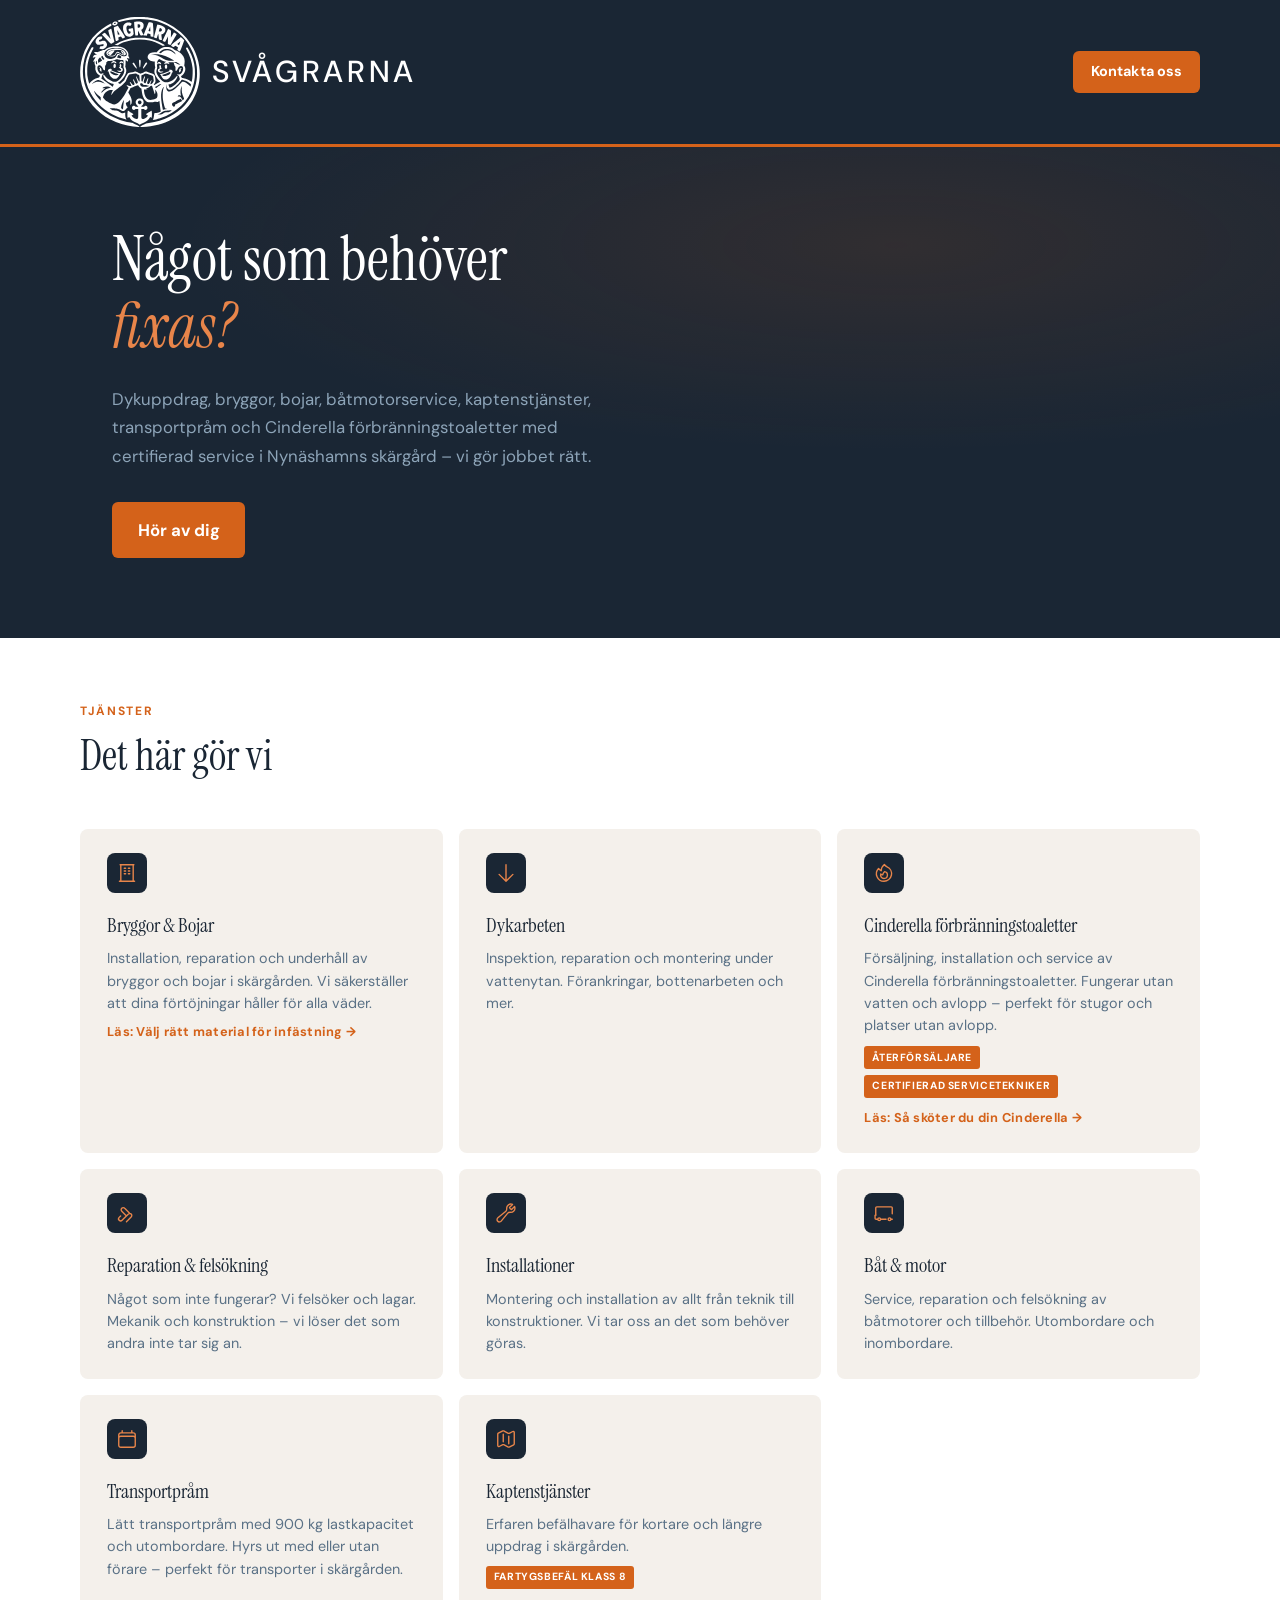
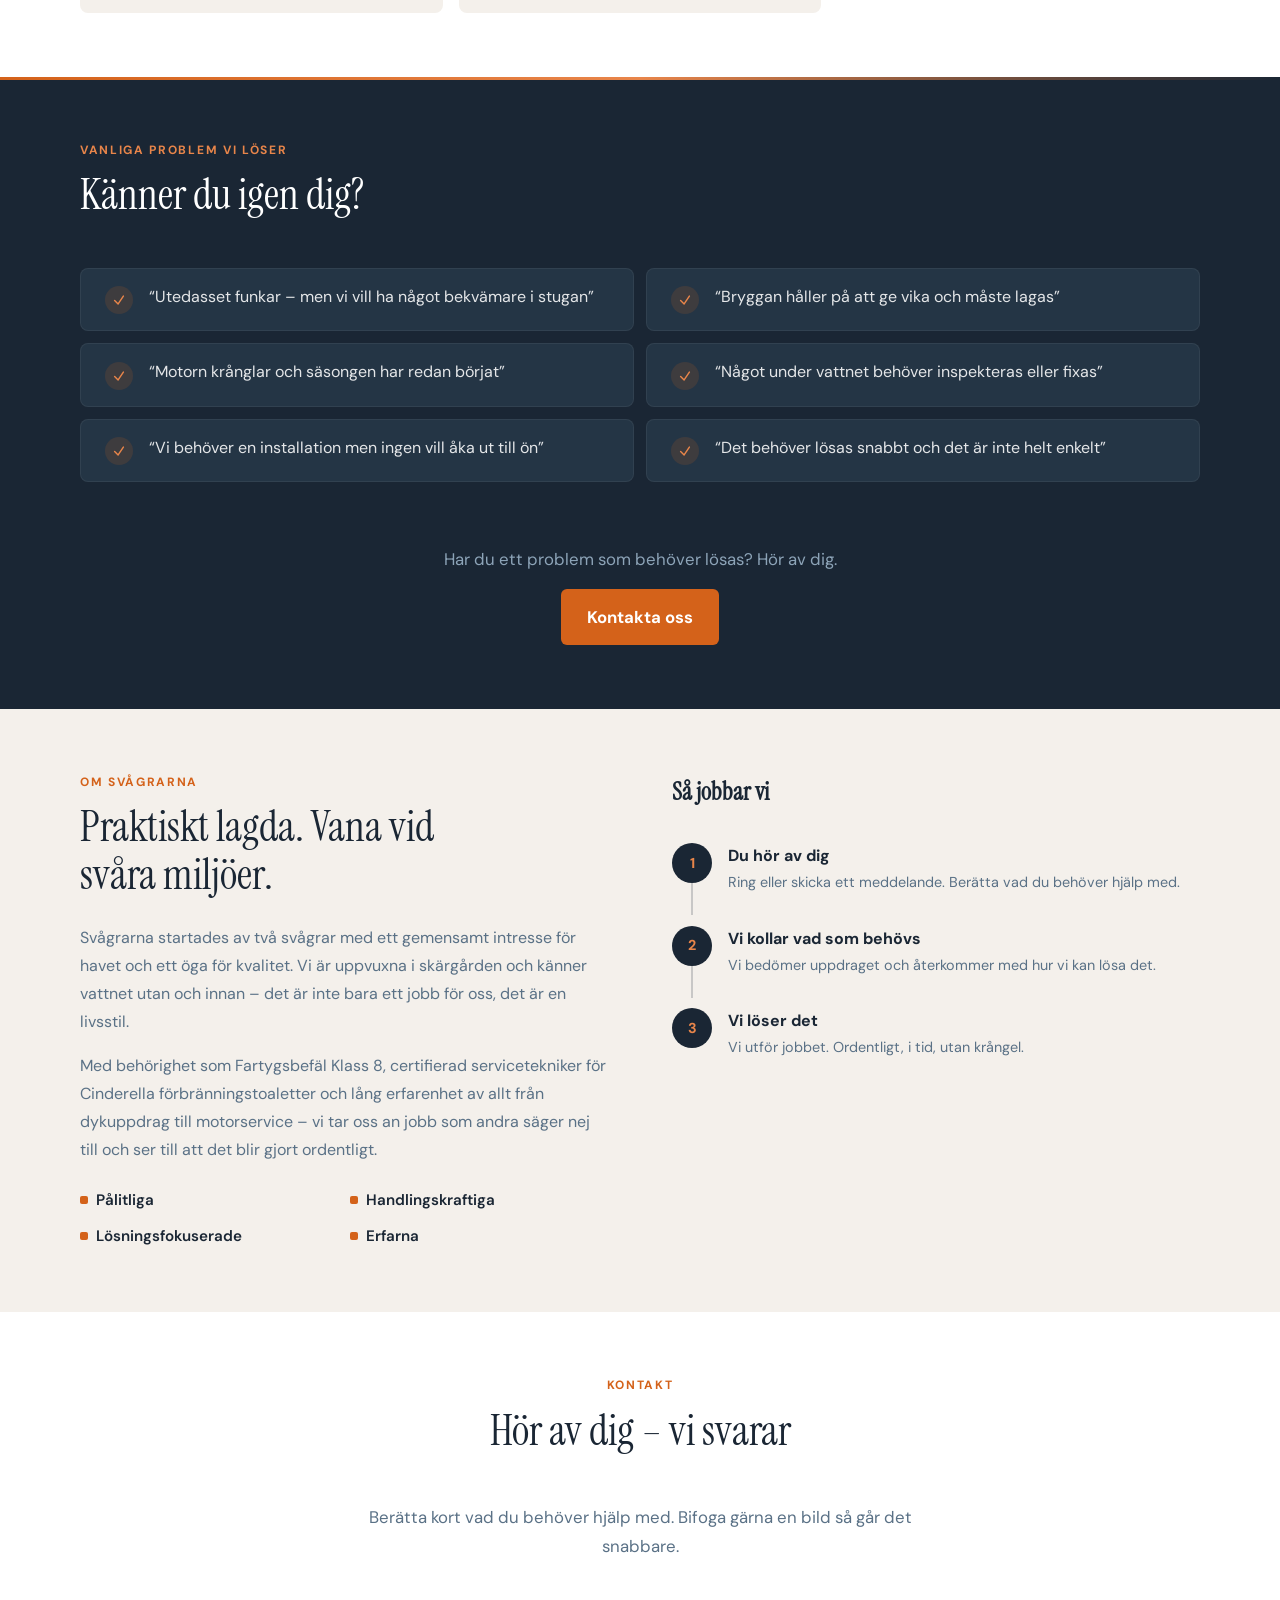
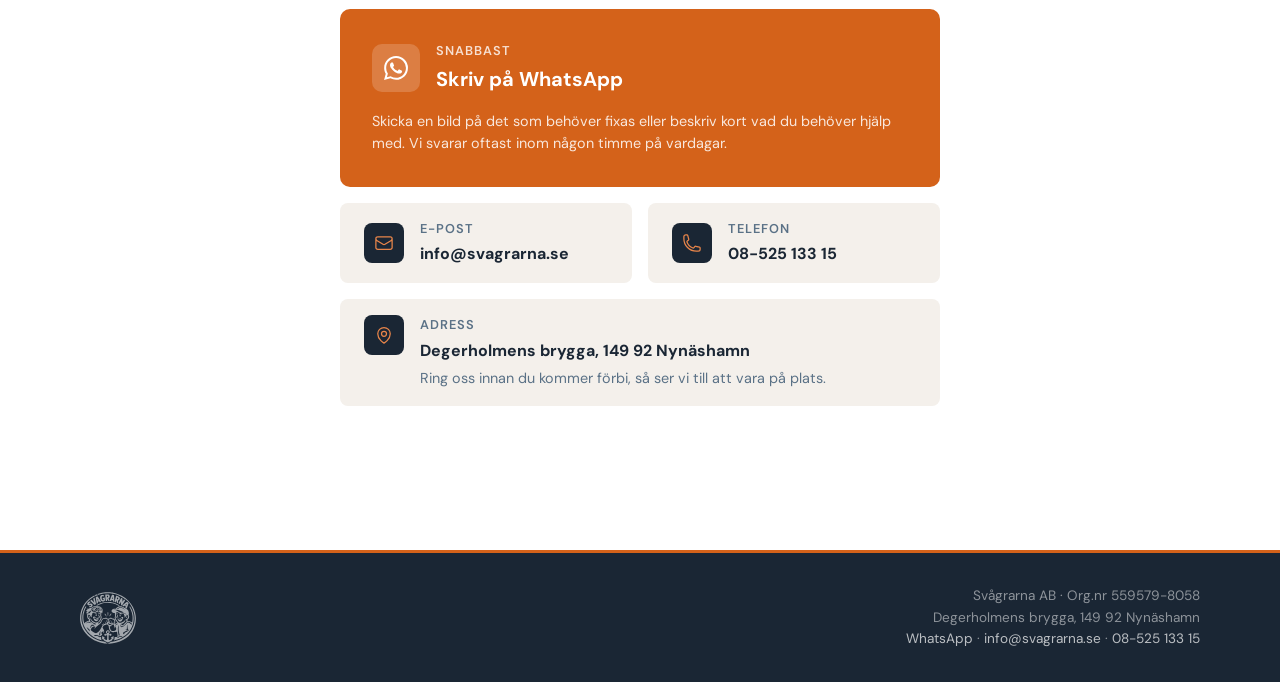
==== index.html @ fbb44715 "Add address to contact section" ====
<!DOCTYPE html>
<html lang="sv">
<head>
  <meta charset="UTF-8">
  <meta name="viewport" content="width=device-width, initial-scale=1.0">
  <meta name="description" content="Svågrarna AB – Dykuppdrag, bryggor, bojar, båtmotorservice, kaptenstjänster, transportpråm och Cinderella förbränningstoaletter (återförsäljare och certifierad servicetekniker) i Nynäshamns skärgård.">
  <title>Svågrarna AB – Vi löser det</title>

  <link rel="canonical" href="https://svagrarna.se/">
  <meta name="robots" content="index, follow">

  <!-- Open Graph -->
  <meta property="og:type" content="website">
  <meta property="og:title" content="Svågrarna AB – Vi löser det">
  <meta property="og:description" content="Dykuppdrag, bryggor, bojar, båtmotorservice, kaptenstjänster, transportpråm och Cinderella förbränningstoaletter (återförsäljare och certifierad servicetekniker) i Nynäshamns skärgård.">
  <meta property="og:url" content="https://svagrarna.se/">
  <meta property="og:site_name" content="Svågrarna AB">
  <meta property="og:locale" content="sv_SE">

  <!-- Twitter Card -->
  <meta name="twitter:card" content="summary">
  <meta name="twitter:title" content="Svågrarna AB – Vi löser det">
  <meta name="twitter:description" content="Dykuppdrag, bryggor, bojar, båtmotorservice, kaptenstjänster, transportpråm och Cinderella förbränningstoaletter (återförsäljare och certifierad servicetekniker) i Nynäshamns skärgård.">

  <!-- JSON-LD: LocalBusiness -->
  <script type="application/ld+json">
  {
    "@context": "https://schema.org",
    "@type": "LocalBusiness",
    "name": "Svågrarna AB",
    "description": "Dykuppdrag, bryggor, bojar, båtmotorservice, kaptenstjänster, transportpråm och Cinderella förbränningstoaletter (återförsäljare och certifierad servicetekniker) i Nynäshamns skärgård.",
    "url": "https://svagrarna.se",
    "email": "info@svagrarna.se",
    "address": {
      "@type": "PostalAddress",
      "streetAddress": "Degerholmens brygga",
      "postalCode": "149 92",
      "addressLocality": "Nynäshamn",
      "addressCountry": "SE"
    },
    "areaServed": {
      "@type": "Place",
      "name": "Nynäshamns skärgård"
    },
    "knowsAbout": [
      "Dykuppdrag",
      "Bryggor och bojar",
      "Båtmotorservice",
      "Cinderella förbränningstoaletter",
      "Transportpråm",
      "Kaptenstjänster"
    ],
    "hasOfferCatalog": {
      "@type": "OfferCatalog",
      "name": "Tjänster",
      "itemListElement": [
        { "@type": "Offer", "itemOffered": { "@type": "Service", "name": "Dykuppdrag", "description": "Professionella dykuppdrag – besiktning, reparation och underhåll av bryggor, fundament och undervattensutrustning." } },
        { "@type": "Offer", "itemOffered": { "@type": "Service", "name": "Bryggor & Bojar", "description": "Installation, reparation och underhåll av bryggor och bojar i skärgården." } },
        { "@type": "Offer", "itemOffered": { "@type": "Service", "name": "Båtmotorservice", "description": "Service och reparation av utombordare och inombordare." } },
        { "@type": "Offer", "itemOffered": { "@type": "Service", "name": "Cinderella förbränningstoaletter", "description": "Försäljning, installation och service av Cinderella förbränningstoaletter. Återförsäljare och certifierad servicetekniker." } },
        { "@type": "Offer", "itemOffered": { "@type": "Service", "name": "Transportpråm", "description": "Lätt transportpråm med 900 kg lastkapacitet. Uthyrning med eller utan förare." } },
        { "@type": "Offer", "itemOffered": { "@type": "Service", "name": "Kaptenstjänster", "description": "Erfaren befälhavare för uppdrag i skärgården. Fartygsbefäl Klass 8." } }
      ]
    },
    "inLanguage": "sv-SE"
  }
  </script>

  <link rel="preconnect" href="https://fonts.googleapis.com">
  <link rel="preconnect" href="https://fonts.gstatic.com" crossorigin>
  <link href="https://fonts.googleapis.com/css2?family=DM+Sans:ital,wght@0,400;0,500;0,600;0,700;1,400&family=Instrument+Serif:ital@0;1&display=swap" rel="stylesheet">

  <style>
    :root {
      --rust: #d4621a;
      --rust-dark: #b8520f;
      --rust-light: #e8854a;
      --navy: #1a2634;
      --navy-mid: #243545;
      --navy-light: #2e4356;
      --slate: #5a7186;
      --slate-light: #8da4b8;
      --sand: #f4f0eb;
      --sand-dark: #e8e2d9;
      --white: #ffffff;
      --text: #1a2634;
      --text-light: #5a7186;

      --font-display: 'Instrument Serif', Georgia, serif;
      --font-body: 'DM Sans', system-ui, sans-serif;

      --space-xs: 0.5rem;
      --space-sm: 0.75rem;
      --space-md: 1rem;
      --space-lg: 1.5rem;
      --space-xl: 2rem;
      --space-2xl: 3rem;
      --space-3xl: 4rem;
      --space-4xl: 6rem;
    }

    *, *::before, *::after {
      margin: 0;
      padding: 0;
      box-sizing: border-box;
    }

    html {
      scroll-behavior: smooth;
      -webkit-text-size-adjust: 100%;
      background: var(--navy);
    }

    body {
      font-family: var(--font-body);
      color: var(--text);
      background: var(--white);
      line-height: 1.6;
      font-size: 16px;
      -webkit-font-smoothing: antialiased;
      overflow-x: hidden;
    }

    img, svg { display: block; max-width: 100%; }
    a { color: inherit; text-decoration: none; }
    button { font-family: inherit; cursor: pointer; border: none; }

    /* ============================================
       STICKY HEADER
    ============================================ */
    .site-header {
      position: sticky;
      top: 0;
      z-index: 100;
      background: var(--navy);
      border-bottom: 3px solid var(--rust);
      padding: var(--space-md) var(--space-md);
      transition: padding 0.3s ease;
    }

    .site-header.scrolled {
      padding-top: var(--space-xs);
      padding-bottom: var(--space-xs);
    }

    .header-inner {
      max-width: 1120px;
      margin: 0 auto;
      display: flex;
      align-items: center;
      justify-content: space-between;
      gap: var(--space-md);
    }

    .header-brand {
      display: flex;
      align-items: center;
      gap: var(--space-sm);
      flex-shrink: 0;
    }

    .header-logo {
      height: 100px;
      width: auto;
      flex-shrink: 0;
      filter: brightness(0) invert(1);
      transition: height 0.3s ease;
    }

    .site-header.scrolled .header-logo {
      height: 56px;
    }

    .header-wordmark {
      font-family: var(--font-body);
      font-size: 1.6rem;
      font-weight: 500;
      color: var(--white);
      letter-spacing: 0.12em;
      white-space: nowrap;
      transition: font-size 0.3s ease;
    }

    .site-header.scrolled .header-wordmark {
      font-size: 1.1rem;
    }

    .header-actions {
      display: flex;
      align-items: center;
      gap: var(--space-sm);
    }

    .btn-call {
      display: inline-flex;
      align-items: center;
      gap: 0.4rem;
      background: var(--rust);
      color: var(--white);
      font-weight: 700;
      font-size: 0.9rem;
      padding: 0.6rem 1.1rem;
      border-radius: 6px;
      letter-spacing: 0.01em;
      transition: background 0.2s, transform 0.15s;
      white-space: nowrap;
    }

    .btn-call:active {
      transform: scale(0.97);
    }

    .btn-call:hover {
      background: var(--rust-dark);
    }

    .btn-call svg {
      width: 18px;
      height: 18px;
      flex-shrink: 0;
    }

    .btn-call .btn-label-long { display: none; }

    @media (min-width: 480px) {
      .btn-call .btn-label-short { display: none; }
      .btn-call .btn-label-long { display: inline; }
    }

    /* ============================================
       HERO
    ============================================ */
    .hero {
      background: var(--navy);
      color: var(--white);
      position: relative;
      overflow: hidden;
    }

    .hero::before {
      content: '';
      position: absolute;
      inset: 0;
      background:
        radial-gradient(ellipse 80% 60% at 70% 20%, rgba(212,98,26,0.12) 0%, transparent 70%),
        radial-gradient(ellipse 50% 80% at 20% 80%, rgba(26,38,52,0.8) 0%, transparent 60%);
      pointer-events: none;
    }


    .hero-inner {
      position: relative;
      z-index: 1;
      max-width: 1120px;
      margin: 0 auto;
      padding: var(--space-3xl) var(--space-md) var(--space-3xl);
    }


    .hero h1 {
      font-family: var(--font-display);
      font-weight: 400;
      font-size: clamp(2.2rem, 6vw, 3.8rem);
      line-height: 1.1;
      margin-bottom: var(--space-lg);
      max-width: 16ch;
    }

    .hero h1 em {
      font-style: italic;
      color: var(--rust-light);
    }

    .hero-text {
      font-size: 1.05rem;
      line-height: 1.7;
      color: var(--slate-light);
      max-width: 44ch;
      margin-bottom: var(--space-xl);
    }

    .hero-cta-group {
      display: flex;
      flex-wrap: wrap;
      gap: var(--space-sm);
    }

    .btn-primary {
      display: inline-flex;
      align-items: center;
      gap: 0.5rem;
      background: var(--rust);
      color: var(--white);
      font-weight: 700;
      font-size: 1.05rem;
      padding: 0.9rem 1.6rem;
      border-radius: 6px;
      transition: background 0.2s, transform 0.15s;
    }

    .btn-primary:hover { background: var(--rust-dark); }
    .btn-primary:active { transform: scale(0.97); }

    .btn-primary svg {
      width: 20px;
      height: 20px;
    }

    .btn-secondary {
      display: inline-flex;
      align-items: center;
      gap: 0.5rem;
      background: transparent;
      color: var(--white);
      font-weight: 600;
      font-size: 1.05rem;
      padding: 0.9rem 1.6rem;
      border-radius: 6px;
      border: 2px solid rgba(255,255,255,0.25);
      transition: border-color 0.2s, background 0.2s;
    }

    .btn-secondary:hover {
      border-color: rgba(255,255,255,0.5);
      background: rgba(255,255,255,0.05);
    }

    /* ============================================
       SERVICES GRID
    ============================================ */
    .services {
      padding: var(--space-3xl) var(--space-md);
      background: var(--white);
    }

    .services-inner {
      max-width: 1120px;
      margin: 0 auto;
    }

    .section-label {
      font-size: 0.75rem;
      font-weight: 700;
      letter-spacing: 0.14em;
      text-transform: uppercase;
      color: var(--rust);
      margin-bottom: var(--space-sm);
    }

    .section-title {
      font-family: var(--font-display);
      font-size: clamp(1.8rem, 4vw, 2.6rem);
      font-weight: 400;
      line-height: 1.15;
      margin-bottom: var(--space-2xl);
      max-width: 20ch;
    }

    .services-grid {
      display: grid;
      grid-template-columns: 1fr;
      gap: var(--space-md);
    }

    @media (min-width: 600px) {
      .services-grid { grid-template-columns: 1fr 1fr; }
    }

    @media (min-width: 900px) {
      .services-grid { grid-template-columns: 1fr 1fr 1fr; }
    }

    .service-card {
      background: var(--sand);
      border-radius: 8px;
      padding: var(--space-lg) var(--space-lg) var(--space-lg);
      border-left: 3px solid transparent;
      transition: border-color 0.25s, transform 0.2s;
      position: relative;
    }

    .service-card:hover {
      border-left-color: var(--rust);
      transform: translateY(-2px);
    }

    .service-card .service-icon {
      width: 40px;
      height: 40px;
      background: var(--navy);
      border-radius: 8px;
      display: flex;
      align-items: center;
      justify-content: center;
      margin-bottom: var(--space-md);
      color: var(--rust-light);
    }

    .service-card .service-icon svg {
      width: 22px;
      height: 22px;
    }

    .service-card h3 {
      font-family: var(--font-display);
      font-size: 1.25rem;
      font-weight: 400;
      margin-bottom: 0.4rem;
    }

    .service-card p {
      font-size: 0.9rem;
      color: var(--text-light);
      line-height: 1.55;
    }

    /* ============================================
       PROBLEMS SECTION
    ============================================ */
    .problems {
      padding: var(--space-3xl) var(--space-md);
      background: var(--navy);
      color: var(--white);
      position: relative;
    }

    .problems::before {
      content: '';
      position: absolute;
      top: 0;
      left: 0;
      right: 0;
      height: 3px;
      background: linear-gradient(90deg, var(--rust) 0%, var(--rust-light) 50%, transparent 100%);
    }

    .problems-inner {
      max-width: 1120px;
      margin: 0 auto;
    }

    .problems .section-label {
      color: var(--rust-light);
    }

    .problems .section-title {
      color: var(--white);
    }

    .problems-list {
      display: grid;
      grid-template-columns: 1fr;
      gap: var(--space-sm);
      margin-bottom: var(--space-2xl);
    }

    @media (min-width: 700px) {
      .problems-list { grid-template-columns: 1fr 1fr; }
    }

    .problem-item {
      display: flex;
      align-items: flex-start;
      gap: var(--space-md);
      padding: var(--space-md) var(--space-lg);
      background: var(--navy-mid);
      border-radius: 8px;
      border: 1px solid rgba(255,255,255,0.06);
      transition: border-color 0.25s;
    }

    .problem-item:hover {
      border-color: var(--rust);
    }

    .problem-check {
      flex-shrink: 0;
      width: 28px;
      height: 28px;
      background: rgba(212,98,26,0.15);
      border-radius: 50%;
      display: flex;
      align-items: center;
      justify-content: center;
      margin-top: 0.1rem;
    }

    .problem-check svg {
      width: 14px;
      height: 14px;
      color: var(--rust-light);
    }

    .problem-item span {
      font-size: 1rem;
      line-height: 1.5;
      color: rgba(255,255,255,0.88);
    }

    .problems-cta {
      text-align: center;
      padding-top: var(--space-md);
    }

    .problems-cta p {
      color: var(--slate-light);
      margin-bottom: var(--space-md);
      font-size: 1.05rem;
    }

    /* ============================================
       ABOUT
    ============================================ */
    .about {
      padding: var(--space-3xl) var(--space-md);
      background: var(--sand);
    }

    .about-inner {
      max-width: 1120px;
      margin: 0 auto;
      display: grid;
      grid-template-columns: 1fr;
      gap: var(--space-2xl);
    }

    @media (min-width: 768px) {
      .about-inner { grid-template-columns: 1fr 1fr; gap: var(--space-3xl); }
    }

    .about-content .section-title {
      margin-bottom: var(--space-lg);
    }

    .about-text {
      font-size: 1rem;
      line-height: 1.75;
      color: var(--text-light);
    }

    .about-text + .about-text {
      margin-top: var(--space-md);
    }

    .about-traits {
      list-style: none;
      display: grid;
      grid-template-columns: 1fr 1fr;
      gap: var(--space-sm);
      margin-top: var(--space-lg);
    }

    .about-traits li {
      display: flex;
      align-items: center;
      gap: 0.5rem;
      font-weight: 600;
      font-size: 0.95rem;
    }

    .about-traits li::before {
      content: '';
      width: 8px;
      height: 8px;
      background: var(--rust);
      border-radius: 2px;
      flex-shrink: 0;
    }

    /* Process side */
    .about-process h3 {
      font-family: var(--font-display);
      font-size: 1.5rem;
      margin-bottom: var(--space-xl);
    }

    .process-steps {
      display: flex;
      flex-direction: column;
      gap: 0;
      position: relative;
    }

    .process-step {
      display: flex;
      gap: var(--space-md);
      padding-bottom: var(--space-xl);
      position: relative;
    }

    .process-step:last-child { padding-bottom: 0; }

    .step-marker {
      flex-shrink: 0;
      width: 40px;
      height: 40px;
      background: var(--navy);
      color: var(--rust-light);
      border-radius: 50%;
      display: flex;
      align-items: center;
      justify-content: center;
      font-weight: 700;
      font-size: 0.9rem;
      position: relative;
      z-index: 1;
    }

    .process-step:not(:last-child) .step-marker::after {
      content: '';
      position: absolute;
      top: 100%;
      left: 50%;
      transform: translateX(-50%);
      width: 2px;
      height: calc(var(--space-xl));
      background: var(--navy);
      opacity: 0.2;
    }

    .step-content h4 {
      font-size: 1rem;
      font-weight: 700;
      margin-bottom: 0.2rem;
    }

    .step-content p {
      font-size: 0.9rem;
      color: var(--text-light);
      line-height: 1.5;
    }

    /* ============================================
       CONTACT
    ============================================ */
    .contact {
      padding: var(--space-3xl) var(--space-md) var(--space-4xl);
      background: var(--white);
      text-align: center;
    }

    .contact-inner {
      max-width: 600px;
      margin: 0 auto;
    }

    .contact .section-title {
      margin-left: auto;
      margin-right: auto;
      text-align: center;
      max-width: none;
    }

    .contact-intro {
      color: var(--text-light);
      font-size: 1.05rem;
      margin-bottom: var(--space-2xl);
      line-height: 1.7;
    }

    .contact-methods {
      display: flex;
      flex-direction: column;
      gap: var(--space-md);
      margin-bottom: var(--space-2xl);
    }

    .contact-card {
      display: flex;
      align-items: center;
      gap: var(--space-md);
      padding: var(--space-lg);
      background: var(--sand);
      border-radius: 8px;
      text-align: left;
      transition: transform 0.2s, box-shadow 0.2s;
    }

    .contact-card:hover {
      transform: translateY(-2px);
      box-shadow: 0 4px 20px rgba(0,0,0,0.08);
    }

    /* Featured WhatsApp card – primary contact method */
    .contact-card-featured {
      background: var(--rust);
      color: var(--white);
      padding: var(--space-xl);
      border-radius: 10px;
      flex-direction: column;
      align-items: stretch;
      text-align: left;
      gap: 1rem;
    }
    .contact-card-featured .contact-card-row {
      display: flex;
      align-items: center;
      gap: var(--space-md);
    }
    .contact-card-featured .contact-icon {
      background: rgba(255,255,255,0.18);
      color: var(--white);
    }
    .contact-card-featured .contact-card-label {
      color: rgba(255,255,255,0.8);
    }
    .contact-card-featured .contact-card-value {
      color: var(--white);
      font-size: 1.25rem;
    }
    .contact-card-featured .contact-card-note {
      color: rgba(255,255,255,0.85);
      font-size: 0.9rem;
      line-height: 1.5;
      margin: 0;
    }
    .contact-card-featured:hover {
      background: var(--rust-dark);
    }

    /* Secondary contact methods – mail + phone side by side */
    .contact-methods-secondary {
      display: grid;
      grid-template-columns: 1fr;
      gap: var(--space-md);
    }
    @media (min-width: 600px) {
      .contact-methods-secondary { grid-template-columns: 1fr 1fr; }
    }
    .contact-card-secondary {
      padding: var(--space-md) var(--space-lg);
    }
    .contact-card-secondary .contact-icon {
      width: 40px;
      height: 40px;
      border-radius: 8px;
    }
    .contact-card-secondary .contact-icon svg {
      width: 20px;
      height: 20px;
    }
    .contact-card-secondary .contact-card-value {
      font-size: 1rem;
    }
    .contact-card-address {
      align-items: flex-start;
      grid-column: 1 / -1;
    }
    .contact-card-address .contact-card-note {
      color: var(--text-light);
      font-size: 0.9rem;
      line-height: 1.5;
      margin-top: 0.3rem;
    }

    .contact-icon {
      flex-shrink: 0;
      width: 48px;
      height: 48px;
      background: var(--navy);
      border-radius: 10px;
      display: flex;
      align-items: center;
      justify-content: center;
      color: var(--rust-light);
    }

    .contact-icon svg {
      width: 24px;
      height: 24px;
    }

    .contact-card-label {
      font-size: 0.8rem;
      font-weight: 600;
      text-transform: uppercase;
      letter-spacing: 0.08em;
      color: var(--text-light);
      margin-bottom: 0.15rem;
    }

    .contact-card-value {
      font-size: 1.15rem;
      font-weight: 700;
      color: var(--text);
    }

    .contact-cta-big {
      display: inline-flex;
      align-items: center;
      justify-content: center;
      gap: 0.6rem;
      width: 100%;
      max-width: 400px;
      background: var(--rust);
      color: var(--white);
      font-weight: 700;
      font-size: 1.15rem;
      padding: 1.1rem 2rem;
      border-radius: 8px;
      transition: background 0.2s, transform 0.15s;
    }

    .contact-cta-big:hover { background: var(--rust-dark); }
    .contact-cta-big:active { transform: scale(0.98); }

    .contact-cta-big svg {
      width: 22px;
      height: 22px;
    }

    /* ============================================
       FOOTER
    ============================================ */
    .site-footer {
      background: var(--navy);
      color: rgba(255,255,255,0.5);
      padding: var(--space-xl) var(--space-md);
      border-top: 3px solid var(--rust);
    }

    .footer-inner {
      max-width: 1120px;
      margin: 0 auto;
      display: flex;
      flex-wrap: wrap;
      justify-content: space-between;
      align-items: center;
      gap: var(--space-md);
    }

    .footer-logo {
      height: 56px;
      width: auto;
      filter: brightness(0) invert(1);
      opacity: 0.6;
    }

    .footer-info {
      font-size: 0.85rem;
      text-align: right;
    }

    .footer-info a {
      color: rgba(255,255,255,0.7);
      transition: color 0.2s;
    }

    .footer-info a:hover { color: var(--white); }

    /* ============================================
       SCROLL ANIMATIONS
    ============================================ */
    .fade-up {
      opacity: 0;
      transform: translateY(24px);
      transition: opacity 0.6s ease-out, transform 0.6s ease-out;
    }

    .fade-up.visible {
      opacity: 1;
      transform: translateY(0);
    }

    /* Stagger children */
    .stagger-children .fade-up:nth-child(1) { transition-delay: 0s; }
    .stagger-children .fade-up:nth-child(2) { transition-delay: 0.07s; }
    .stagger-children .fade-up:nth-child(3) { transition-delay: 0.14s; }
    .stagger-children .fade-up:nth-child(4) { transition-delay: 0.21s; }
    .stagger-children .fade-up:nth-child(5) { transition-delay: 0.28s; }
    .stagger-children .fade-up:nth-child(6) { transition-delay: 0.35s; }
    .stagger-children .fade-up:nth-child(7) { transition-delay: 0.42s; }
    .stagger-children .fade-up:nth-child(8) { transition-delay: 0.49s; }

    /* ============================================
       DESKTOP REFINEMENTS
    ============================================ */
    @media (min-width: 768px) {
      .hero-inner {
        padding: var(--space-4xl) var(--space-xl) var(--space-4xl);
      }

      .services, .problems, .about, .contact {
        padding-left: var(--space-xl);
        padding-right: var(--space-xl);
      }

      .site-header {
        padding: var(--space-sm) var(--space-xl);
      }

      .header-logo { height: 120px; }
      .site-header.scrolled .header-logo { height: 60px; }
      .header-wordmark { font-size: 1.9rem; }
      .site-header.scrolled .header-wordmark { font-size: 1.2rem; }
    }

    @media (min-width: 1024px) {
      .hero-inner {
        padding: 5rem var(--space-xl) 5rem;
      }
    }

    /* Touch target sizing for mobile */
    @media (max-width: 600px) {
      .header-logo { height: 72px; }
      .site-header.scrolled .header-logo { height: 44px; }
      .header-wordmark { font-size: 1.5rem; }
      .site-header.scrolled .header-wordmark { font-size: 1rem; }

      .btn-primary, .btn-secondary, .btn-call, .contact-cta-big {
        min-height: 48px;
      }

      .contact-card {
        min-height: 64px;
      }
    }

    /* Reduce motion for accessibility */
    @media (prefers-reduced-motion: reduce) {
      .fade-up {
        opacity: 1;
        transform: none;
        transition: none;
      }

      html { scroll-behavior: auto; }
    }
  </style>
</head>
<body>

  <!-- ========== HEADER ========== -->
  <header class="site-header">
    <div class="header-inner">
      <a href="/" class="header-brand" aria-label="Svågrarna AB – Startsida">
        <img src="sv%C3%A5grarna.svg" alt="" class="header-logo">
        <span class="header-wordmark">SVÅGRARNA</span>
      </a>
      <div class="header-actions">
        <a href="#kontakt" class="btn-call" aria-label="Kontakta oss">
          <span class="btn-label-short">Kontakt</span>
          <span class="btn-label-long">Kontakta oss</span>
        </a>
      </div>
    </div>
  </header>

  <main>

    <!-- ========== HERO ========== -->
    <section class="hero">
      <div class="hero-inner">
        <h1>Något som behöver <em>fixas?</em></h1>
        <p class="hero-text">
          Dykuppdrag, bryggor, bojar, båtmotorservice, kaptenstjänster, transportpråm och Cinderella förbränningstoaletter med certifierad service i Nynäshamns skärgård&nbsp;&ndash; vi gör jobbet rätt.
        </p>
        <div class="hero-cta-group">
          <a href="#kontakt" class="btn-primary">
            Hör av dig
          </a>
        </div>
      </div>
    </section>

    <!-- ========== SERVICES ========== -->
    <section class="services" id="tjanster">
      <div class="services-inner">
        <div class="section-label">Tjänster</div>
        <h2 class="section-title">Det här gör vi</h2>
        <div class="services-grid stagger-children">

          <div class="service-card fade-up">
            <div class="service-icon">
              <svg xmlns="http://www.w3.org/2000/svg" fill="none" viewBox="0 0 24 24" stroke-width="1.5" stroke="currentColor"><path stroke-linecap="round" stroke-linejoin="round" d="M3.75 21h16.5M4.5 3h15M5.25 3v18m13.5-18v18M9 6.75h1.5m-1.5 3h1.5m-1.5 3h1.5m3-6H15m-1.5 3H15m-1.5 3H15"/></svg>
            </div>
            <h3>Bryggor &amp; Bojar</h3>
            <p>Installation, reparation och underhåll av bryggor och bojar i skärgården. Vi säkerställer att dina förtöjningar håller för alla väder.</p>
            <a href="artiklar/valj-ratt-material-bojar-bryggor/" style="display:inline-block;margin-top:0.5rem;font-size:0.8rem;font-weight:700;color:var(--rust);letter-spacing:0.02em;">Läs: Välj rätt material för infästning →</a>
          </div>

          <div class="service-card fade-up">
            <div class="service-icon">
              <svg xmlns="http://www.w3.org/2000/svg" fill="none" viewBox="0 0 24 24" stroke-width="1.5" stroke="currentColor"><path stroke-linecap="round" stroke-linejoin="round" d="M19.5 13.5 12 21m0 0-7.5-7.5M12 21V3"/></svg>
            </div>
            <h3>Dykarbeten</h3>
            <p>Inspektion, reparation och montering under vattenytan. Förankringar, bottenarbeten och mer.</p>
          </div>

          <div class="service-card fade-up">
            <div class="service-icon">
              <svg xmlns="http://www.w3.org/2000/svg" fill="none" viewBox="0 0 24 24" stroke-width="1.5" stroke="currentColor"><path stroke-linecap="round" stroke-linejoin="round" d="M15.362 5.214A8.252 8.252 0 0112 21 8.25 8.25 0 016.038 7.048 8.287 8.287 0 009 9.6a8.983 8.983 0 013.361-6.867 8.21 8.21 0 003 2.48z"/><path stroke-linecap="round" stroke-linejoin="round" d="M12 18a3.75 3.75 0 00.495-7.467 5.99 5.99 0 00-1.925 3.546 5.974 5.974 0 01-2.133-1A3.75 3.75 0 0012 18z"/></svg>
            </div>
            <h3>Cinderella förbränningstoaletter</h3>
            <p>Försäljning, installation och service av Cinderella förbränningstoaletter. Fungerar utan vatten och avlopp &ndash; perfekt för stugor och platser utan avlopp.</p>
            <div style="display:flex;flex-wrap:wrap;gap:0.35rem;margin-top:0.6rem;">
              <span style="font-size:0.65rem;font-weight:700;background:var(--rust);color:var(--white);padding:0.2rem 0.5rem;border-radius:3px;letter-spacing:0.06em;text-transform:uppercase;">Återförsäljare</span>
              <span style="font-size:0.65rem;font-weight:700;background:var(--rust);color:var(--white);padding:0.2rem 0.5rem;border-radius:3px;letter-spacing:0.06em;text-transform:uppercase;">Certifierad servicetekniker</span>
            </div>
            <a href="artiklar/cinderella-skotsel-och-service/" style="display:inline-block;margin-top:0.6rem;font-size:0.8rem;font-weight:700;color:var(--rust);letter-spacing:0.02em;">Läs: Så sköter du din Cinderella →</a>
          </div>

          <div class="service-card fade-up">
            <div class="service-icon">
              <svg xmlns="http://www.w3.org/2000/svg" fill="none" viewBox="0 0 24 24" stroke-width="1.5" stroke="currentColor"><path stroke-linecap="round" stroke-linejoin="round" d="M11.42 15.17l-5.1-5.1a2.25 2.25 0 113.18-3.18l5.1 5.1m-6.36 6.36l5.1-5.1a2.25 2.25 0 113.18 3.18l-5.1 5.1m-6.36-6.36l-1.591 1.591a2.25 2.25 0 003.182 3.182l1.591-1.591"/></svg>
            </div>
            <h3>Reparation &amp; felsökning</h3>
            <p>Något som inte fungerar? Vi felsöker och lagar. Mekanik och konstruktion – vi löser det som andra inte tar sig an.</p>
          </div>

          <div class="service-card fade-up">
            <div class="service-icon">
              <svg xmlns="http://www.w3.org/2000/svg" fill="none" viewBox="0 0 24 24" stroke-width="1.5" stroke="currentColor"><path stroke-linecap="round" stroke-linejoin="round" d="M21.75 6.75a4.5 4.5 0 01-4.884 4.484c-1.076-.091-2.264.071-2.95.904l-7.152 8.684a2.548 2.548 0 11-3.586-3.586l8.684-7.152c.833-.686.995-1.874.904-2.95a4.5 4.5 0 016.336-4.486l-3.276 3.276a3.004 3.004 0 002.25 2.25l3.276-3.276c.256.565.398 1.192.398 1.852z"/></svg>
            </div>
            <h3>Installationer</h3>
            <p>Montering och installation av allt från teknik till konstruktioner. Vi tar oss an det som behöver göras.</p>
          </div>

          <div class="service-card fade-up">
            <div class="service-icon">
              <svg xmlns="http://www.w3.org/2000/svg" fill="none" viewBox="0 0 24 24" stroke-width="1.5" stroke="currentColor"><path stroke-linecap="round" stroke-linejoin="round" d="M8.25 18.75a1.5 1.5 0 01-3 0m3 0a1.5 1.5 0 00-3 0m3 0h6m-9 0H3.375a1.125 1.125 0 01-1.125-1.125V14.25m17.25 4.5a1.5 1.5 0 01-3 0m3 0a1.5 1.5 0 00-3 0m3 0H21M3.375 14.25h.008M21 12.75V6.375a1.125 1.125 0 00-1.125-1.125H4.125A1.125 1.125 0 003 6.375v7.875"/></svg>
            </div>
            <h3>Båt &amp; motor</h3>
            <p>Service, reparation och felsökning av båtmotorer och tillbehör. Utombordare och inombordare.</p>
          </div>

          <div class="service-card fade-up">
            <div class="service-icon">
              <svg xmlns="http://www.w3.org/2000/svg" fill="none" viewBox="0 0 24 24" stroke-width="1.5" stroke="currentColor"><path stroke-linecap="round" stroke-linejoin="round" d="M6.75 3v2.25M17.25 3v2.25M3 18.75V7.5a2.25 2.25 0 012.25-2.25h13.5A2.25 2.25 0 0121 7.5v11.25m-18 0A2.25 2.25 0 005.25 21h13.5A2.25 2.25 0 0021 18.75m-18 0v-7.5A2.25 2.25 0 015.25 9h13.5A2.25 2.25 0 0121 11.25v7.5"/></svg>
            </div>
            <h3>Transportpråm</h3>
            <p>Lätt transportpråm med 900&nbsp;kg lastkapacitet och utombordare. Hyrs ut med eller utan förare&nbsp;&ndash; perfekt för transporter i skärgården.</p>
          </div>

          <div class="service-card fade-up">
            <div class="service-icon">
              <svg xmlns="http://www.w3.org/2000/svg" fill="none" viewBox="0 0 24 24" stroke-width="1.5" stroke="currentColor"><path stroke-linecap="round" stroke-linejoin="round" d="M9 6.75V15m6-6v8.25m.503 3.498l4.875-2.437c.381-.19.622-.58.622-1.006V4.82c0-.836-.88-1.38-1.628-1.006l-3.869 1.934c-.317.159-.69.159-1.006 0L9.503 3.252a1.125 1.125 0 00-1.006 0L3.622 5.689C3.24 5.88 3 6.27 3 6.695V19.18c0 .836.88 1.38 1.628 1.006l3.869-1.934c.317-.159.69-.159 1.006 0l4.994 2.497c.317.158.69.158 1.006 0z"/></svg>
            </div>
            <h3>Kaptenstjänster</h3>
            <p>Erfaren befälhavare för kortare och längre uppdrag i skärgården.</p>
            <span style="display:inline-block;margin-top:0.5rem;font-size:0.65rem;font-weight:700;background:var(--rust);color:var(--white);padding:0.2rem 0.5rem;border-radius:3px;letter-spacing:0.06em;text-transform:uppercase;">Fartygsbefäl Klass 8</span>
          </div>

        </div>
      </div>
    </section>

    <!-- ========== PROBLEMS ========== -->
    <section class="problems">
      <div class="problems-inner">
        <div class="section-label">Vanliga problem vi löser</div>
        <h2 class="section-title">Känner du igen dig?</h2>
        <div class="problems-list stagger-children">

          <div class="problem-item fade-up">
            <div class="problem-check">
              <svg xmlns="http://www.w3.org/2000/svg" fill="none" viewBox="0 0 24 24" stroke-width="2.5" stroke="currentColor"><path stroke-linecap="round" stroke-linejoin="round" d="M4.5 12.75l6 6 9-13.5"/></svg>
            </div>
            <span>&ldquo;Utedasset funkar &ndash; men vi vill ha något bekvämare i stugan&rdquo;</span>
          </div>

          <div class="problem-item fade-up">
            <div class="problem-check">
              <svg xmlns="http://www.w3.org/2000/svg" fill="none" viewBox="0 0 24 24" stroke-width="2.5" stroke="currentColor"><path stroke-linecap="round" stroke-linejoin="round" d="M4.5 12.75l6 6 9-13.5"/></svg>
            </div>
            <span>&ldquo;Bryggan håller på att ge vika och måste lagas&rdquo;</span>
          </div>

          <div class="problem-item fade-up">
            <div class="problem-check">
              <svg xmlns="http://www.w3.org/2000/svg" fill="none" viewBox="0 0 24 24" stroke-width="2.5" stroke="currentColor"><path stroke-linecap="round" stroke-linejoin="round" d="M4.5 12.75l6 6 9-13.5"/></svg>
            </div>
            <span>&ldquo;Motorn krånglar och säsongen har redan börjat&rdquo;</span>
          </div>

          <div class="problem-item fade-up">
            <div class="problem-check">
              <svg xmlns="http://www.w3.org/2000/svg" fill="none" viewBox="0 0 24 24" stroke-width="2.5" stroke="currentColor"><path stroke-linecap="round" stroke-linejoin="round" d="M4.5 12.75l6 6 9-13.5"/></svg>
            </div>
            <span>&ldquo;Något under vattnet behöver inspekteras eller fixas&rdquo;</span>
          </div>

          <div class="problem-item fade-up">
            <div class="problem-check">
              <svg xmlns="http://www.w3.org/2000/svg" fill="none" viewBox="0 0 24 24" stroke-width="2.5" stroke="currentColor"><path stroke-linecap="round" stroke-linejoin="round" d="M4.5 12.75l6 6 9-13.5"/></svg>
            </div>
            <span>&ldquo;Vi behöver en installation men ingen vill åka ut till ön&rdquo;</span>
          </div>

          <div class="problem-item fade-up">
            <div class="problem-check">
              <svg xmlns="http://www.w3.org/2000/svg" fill="none" viewBox="0 0 24 24" stroke-width="2.5" stroke="currentColor"><path stroke-linecap="round" stroke-linejoin="round" d="M4.5 12.75l6 6 9-13.5"/></svg>
            </div>
            <span>&ldquo;Det behöver lösas snabbt och det är inte helt enkelt&rdquo;</span>
          </div>

        </div>
        <div class="problems-cta">
          <p>Har du ett problem som behöver lösas? Hör av dig.</p>
          <a href="#kontakt" class="btn-primary">
            Kontakta oss
          </a>
        </div>
      </div>
    </section>

    <!-- ========== ABOUT + PROCESS ========== -->
    <section class="about" id="om-oss">
      <div class="about-inner">
        <div class="about-content">
          <div class="section-label">Om Svågrarna</div>
          <h2 class="section-title">Praktiskt lagda. Vana vid svåra miljöer.</h2>
          <p class="about-text">
            Svågrarna startades av två svågrar med ett gemensamt intresse för havet och ett öga för kvalitet. Vi är uppvuxna i skärgården och känner vattnet utan och innan &ndash; det är inte bara ett jobb för oss, det är en livsstil.
          </p>
          <p class="about-text">
            Med behörighet som Fartygsbefäl Klass&nbsp;8, certifierad servicetekniker för Cinderella förbränningstoaletter och lång erfarenhet av allt från dykuppdrag till motorservice &ndash; vi tar oss an jobb som andra säger nej till och ser till att det blir gjort ordentligt.
          </p>
          <ul class="about-traits">
            <li>Pålitliga</li>
            <li>Handlingskraftiga</li>
            <li>Lösningsfokuserade</li>
            <li>Erfarna</li>
          </ul>
        </div>
        <div class="about-process">
          <h3>Så jobbar vi</h3>
          <div class="process-steps">
            <div class="process-step">
              <div class="step-marker">1</div>
              <div class="step-content">
                <h4>Du hör av dig</h4>
                <p>Ring eller skicka ett meddelande. Berätta vad du behöver hjälp med.</p>
              </div>
            </div>
            <div class="process-step">
              <div class="step-marker">2</div>
              <div class="step-content">
                <h4>Vi kollar vad som behövs</h4>
                <p>Vi bedömer uppdraget och återkommer med hur vi kan lösa det.</p>
              </div>
            </div>
            <div class="process-step">
              <div class="step-marker">3</div>
              <div class="step-content">
                <h4>Vi löser det</h4>
                <p>Vi utför jobbet. Ordentligt, i tid, utan krångel.</p>
              </div>
            </div>
          </div>
        </div>
      </div>
    </section>

    <!-- ========== CONTACT ========== -->
    <section class="contact" id="kontakt">
      <div class="contact-inner">
        <div class="section-label">Kontakt</div>
        <h2 class="section-title">Hör av dig &ndash; vi svarar</h2>
        <p class="contact-intro">
          Berätta kort vad du behöver hjälp med. Bifoga gärna en bild så går det snabbare.
        </p>
        <div class="contact-methods">
          <a href="#" class="contact-card contact-card-featured wa-link" target="_blank" rel="noopener">
            <div class="contact-card-row">
              <div class="contact-icon">
                <svg xmlns="http://www.w3.org/2000/svg" viewBox="0 0 24 24" fill="currentColor" aria-hidden="true"><path d="M17.472 14.382c-.297-.149-1.758-.867-2.03-.967-.273-.099-.471-.148-.67.15-.197.297-.767.966-.94 1.164-.173.199-.347.223-.644.075-.297-.15-1.255-.463-2.39-1.475-.883-.788-1.48-1.761-1.653-2.059-.173-.297-.018-.458.13-.606.134-.133.298-.347.446-.52.149-.174.198-.298.298-.497.099-.198.05-.371-.025-.52-.075-.149-.669-1.612-.916-2.207-.242-.579-.487-.5-.669-.51-.173-.008-.371-.01-.57-.01-.198 0-.52.074-.792.372-.272.297-1.04 1.016-1.04 2.479 0 1.462 1.065 2.875 1.213 3.074.149.198 2.096 3.2 5.077 4.487.709.306 1.262.489 1.694.625.712.227 1.36.195 1.871.118.571-.085 1.758-.719 2.006-1.413.248-.694.248-1.289.173-1.413-.074-.124-.272-.198-.57-.347m-5.421 7.403h-.004a9.87 9.87 0 01-5.031-1.378l-.361-.214-3.741.982.998-3.648-.235-.374a9.86 9.86 0 01-1.51-5.26c.001-5.45 4.436-9.884 9.888-9.884 2.64 0 5.122 1.03 6.988 2.898a9.825 9.825 0 012.893 6.994c-.003 5.45-4.437 9.884-9.885 9.884m8.413-18.297A11.815 11.815 0 0012.05 0C5.495 0 .16 5.335.157 11.892c0 2.096.547 4.142 1.588 5.945L.057 24l6.305-1.654a11.882 11.882 0 005.683 1.448h.005c6.554 0 11.89-5.335 11.893-11.893a11.821 11.821 0 00-3.48-8.413Z"/></svg>
              </div>
              <div>
                <div class="contact-card-label">Snabbast</div>
                <div class="contact-card-value">Skriv på WhatsApp</div>
              </div>
            </div>
            <p class="contact-card-note">Skicka en bild på det som behöver fixas eller beskriv kort vad du behöver hjälp med. Vi svarar oftast inom någon timme på vardagar.</p>
          </a>
          <div class="contact-methods-secondary">
            <a href="mailto:info@svagrarna.se" class="contact-card contact-card-secondary">
              <div class="contact-icon">
                <svg xmlns="http://www.w3.org/2000/svg" fill="none" viewBox="0 0 24 24" stroke-width="1.5" stroke="currentColor"><path stroke-linecap="round" stroke-linejoin="round" d="M21.75 6.75v10.5a2.25 2.25 0 01-2.25 2.25h-15a2.25 2.25 0 01-2.25-2.25V6.75m19.5 0A2.25 2.25 0 0019.5 4.5h-15a2.25 2.25 0 00-2.25 2.25m19.5 0v.243a2.25 2.25 0 01-1.07 1.916l-7.5 4.615a2.25 2.25 0 01-2.36 0L3.32 8.91a2.25 2.25 0 01-1.07-1.916V6.75"/></svg>
              </div>
              <div>
                <div class="contact-card-label">E-post</div>
                <div class="contact-card-value">info@svagrarna.se</div>
              </div>
            </a>
            <a href="#" class="contact-card contact-card-secondary phone-link">
              <div class="contact-icon">
                <svg xmlns="http://www.w3.org/2000/svg" fill="none" viewBox="0 0 24 24" stroke-width="1.5" stroke="currentColor"><path stroke-linecap="round" stroke-linejoin="round" d="M2.25 6.75c0 8.284 6.716 15 15 15h2.25a2.25 2.25 0 002.25-2.25v-1.372c0-.516-.351-.966-.852-1.091l-4.423-1.106c-.44-.11-.902.055-1.173.417l-.97 1.293c-.282.376-.769.542-1.21.38a12.035 12.035 0 01-7.143-7.143c-.162-.441.004-.928.38-1.21l1.293-.97c.363-.271.527-.734.417-1.173L6.963 3.102a1.125 1.125 0 00-1.091-.852H4.5A2.25 2.25 0 002.25 4.5v2.25z"/></svg>
              </div>
              <div>
                <div class="contact-card-label">Telefon</div>
                <div class="contact-card-value phone-display"></div>
              </div>
            </a>
            <div class="contact-card contact-card-secondary contact-card-address">
              <div class="contact-icon">
                <svg xmlns="http://www.w3.org/2000/svg" fill="none" viewBox="0 0 24 24" stroke-width="1.5" stroke="currentColor"><path stroke-linecap="round" stroke-linejoin="round" d="M15 10.5a3 3 0 11-6 0 3 3 0 016 0z"/><path stroke-linecap="round" stroke-linejoin="round" d="M19.5 10.5c0 7.142-7.5 11.25-7.5 11.25S4.5 17.642 4.5 10.5a7.5 7.5 0 1115 0z"/></svg>
              </div>
              <div>
                <div class="contact-card-label">Adress</div>
                <div class="contact-card-value">Degerholmens brygga, 149 92 Nynäshamn</div>
                <p class="contact-card-note">Ring oss innan du kommer förbi, så ser vi till att vara på plats.</p>
              </div>
            </div>
          </div>
        </div>
      </div>
    </section>

  </main>

  <!-- ========== FOOTER ========== -->
  <footer class="site-footer">
    <div class="footer-inner">
      <img src="sv%C3%A5grarna.svg" alt="Svågrarna AB" class="footer-logo">
      <div class="footer-info">
        Svågrarna AB &middot; <span class="org-display"></span><br>
        Degerholmens brygga, 149 92 Nynäshamn<br>
        <a href="#" class="wa-link" target="_blank" rel="noopener">WhatsApp</a> &middot;
        <a href="mailto:info@svagrarna.se">info@svagrarna.se</a> &middot;
        <a href="#" class="phone-link phone-display-inline"></a>
      </div>
    </div>
  </footer>

  <!-- ========== SCROLL REVEAL ========== -->
  <script>
    document.addEventListener('DOMContentLoaded', function () {
      // Anti-scrape: assemble contact details from parts
      var p = ['08','525','133','15'];
      var ph = p.join('');
      var phFmt = p[0]+'-'+p[1]+' '+p[2]+' '+p[3];
      var phInt = '+46' + ph.substring(1);
      var waUrl = 'https://wa.me/46' + ph.substring(1);
      var o = ['5595','79-','8058'];
      var org = 'Org.nr ' + o.join('');

      document.querySelectorAll('.phone-link').forEach(function(el) {
        el.href = 'tel:' + phInt;
      });
      document.querySelectorAll('.phone-display').forEach(function(el) {
        el.textContent = phFmt;
      });
      document.querySelectorAll('.phone-display-inline').forEach(function(el) {
        el.textContent = phFmt;
        el.href = 'tel:' + phInt;
      });
      document.querySelectorAll('.wa-link').forEach(function(el) {
        el.href = waUrl;
      });
      document.querySelectorAll('.org-display').forEach(function(el) {
        el.textContent = org;
      });

      // Shrink header on scroll with hysteresis to prevent flicker
      var header = document.querySelector('.site-header');
      var isScrolled = false;
      var ticking = false;
      window.addEventListener('scroll', function() {
        if (!ticking) {
          requestAnimationFrame(function() {
            var y = window.scrollY;
            if (!isScrolled && y > 50) {
              header.classList.add('scrolled');
              isScrolled = true;
            } else if (isScrolled && y < 10) {
              header.classList.remove('scrolled');
              isScrolled = false;
            }
            ticking = false;
          });
          ticking = true;
        }
      }, { passive: true });

      // Scroll reveal
      var els = document.querySelectorAll('.fade-up');
      if (!('IntersectionObserver' in window)) {
        els.forEach(function (el) { el.classList.add('visible'); });
        return;
      }
      var observer = new IntersectionObserver(function (entries) {
        entries.forEach(function (entry) {
          if (entry.isIntersecting) {
            entry.target.classList.add('visible');
            observer.unobserve(entry.target);
          }
        });
      }, { threshold: 0.15 });
      els.forEach(function (el) { observer.observe(el); });
    });
  </script>

</body>
</html>
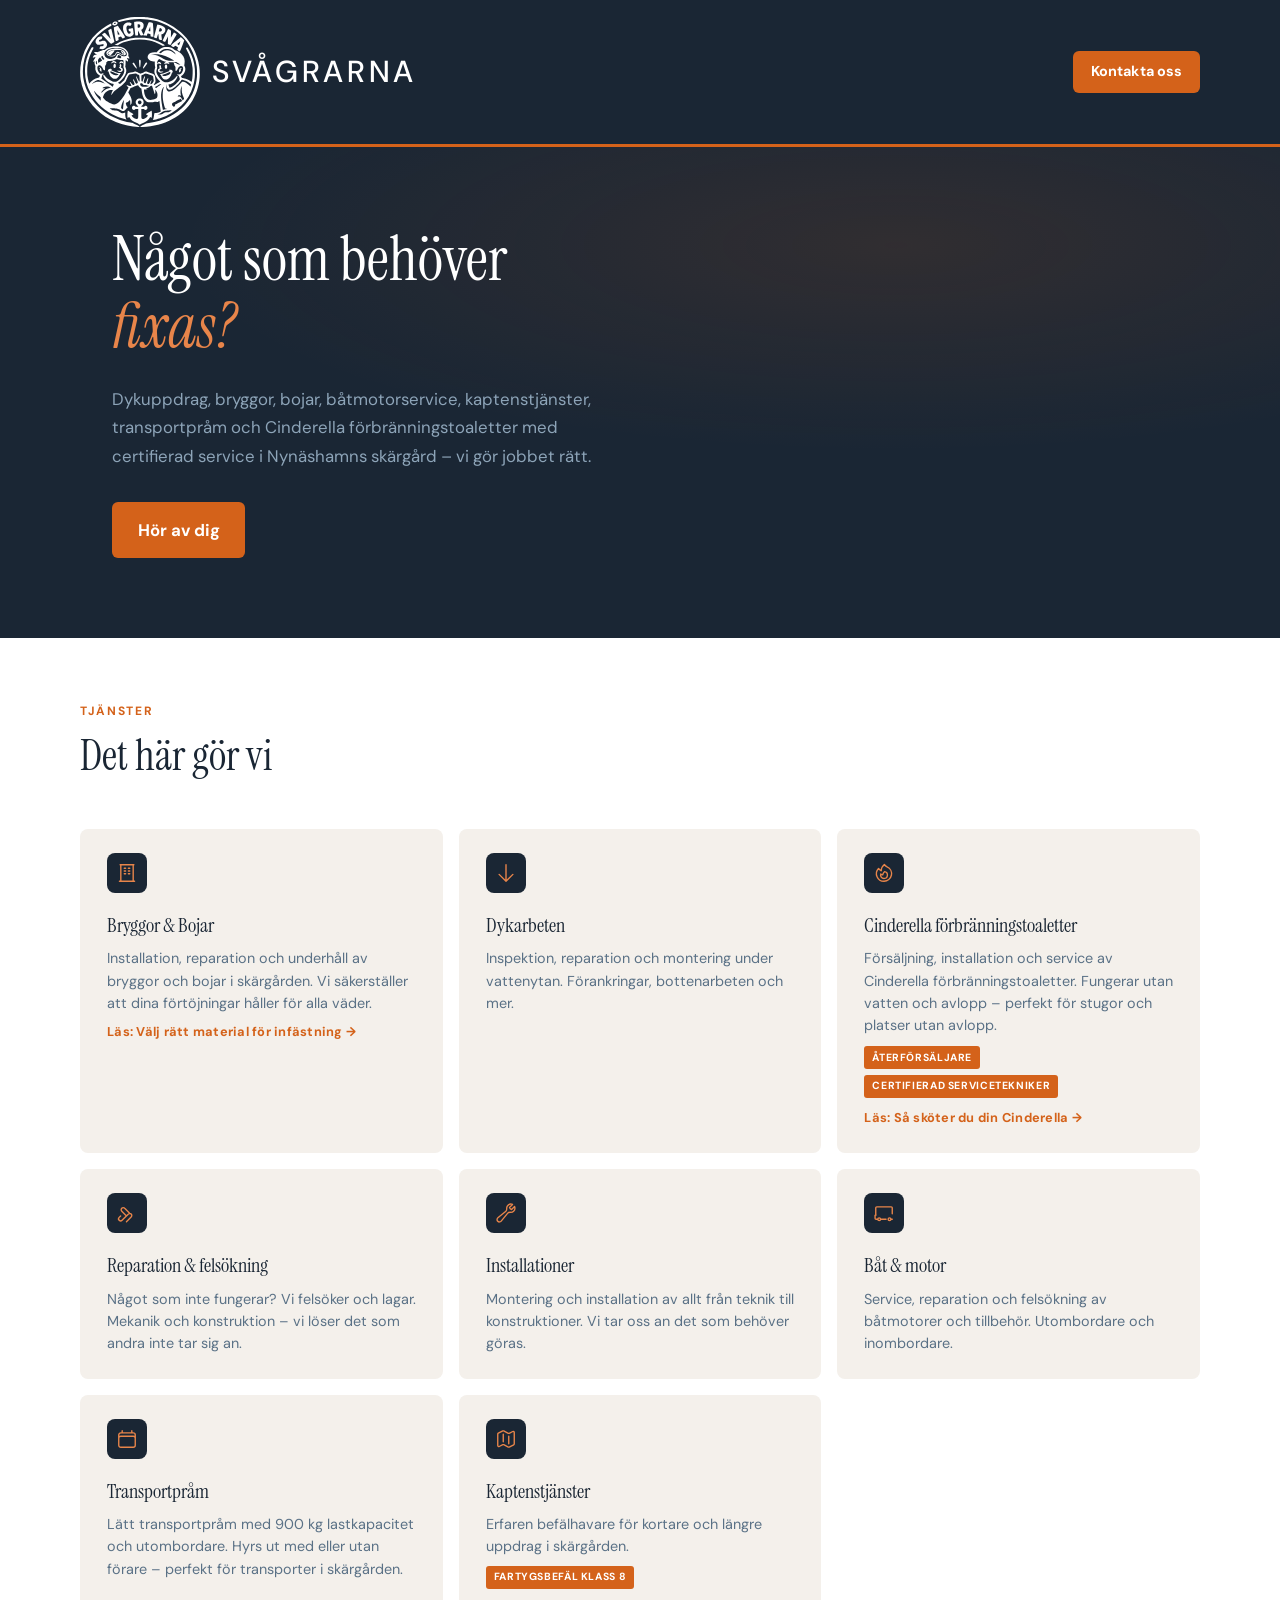
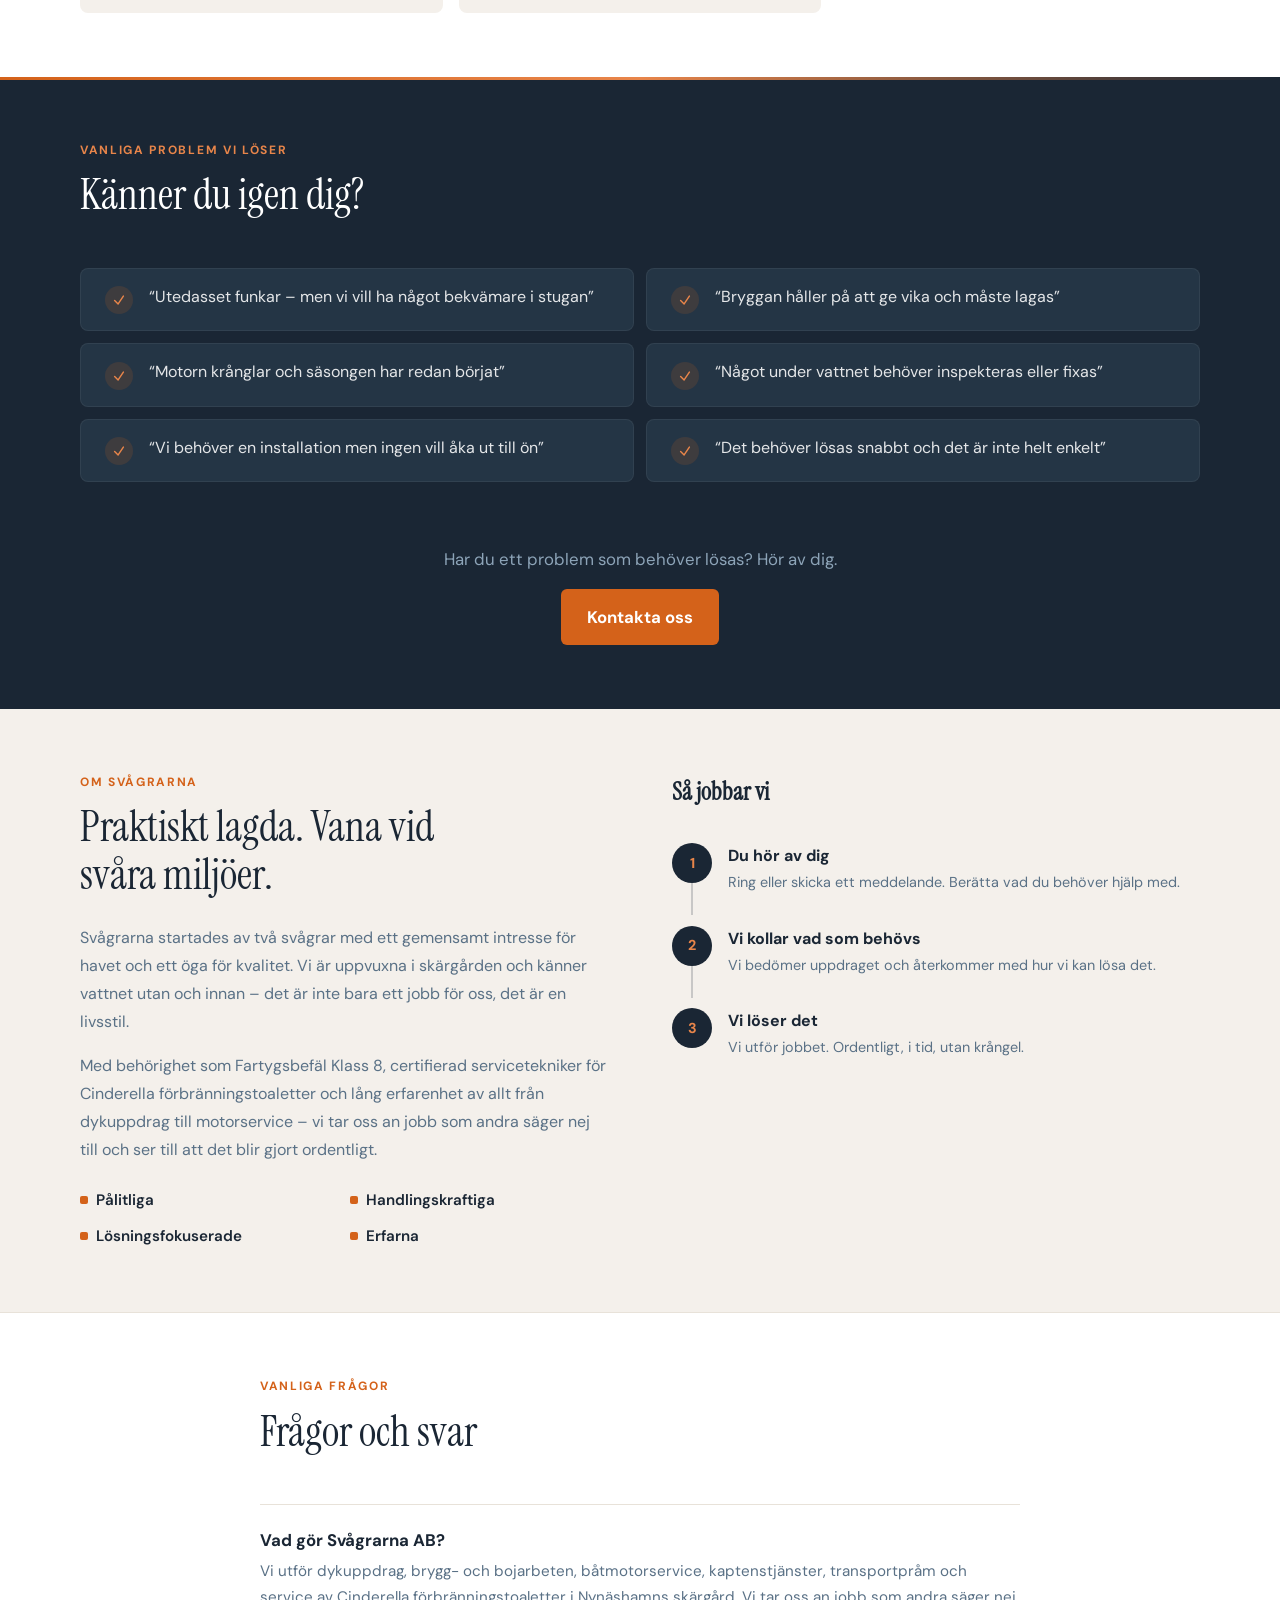
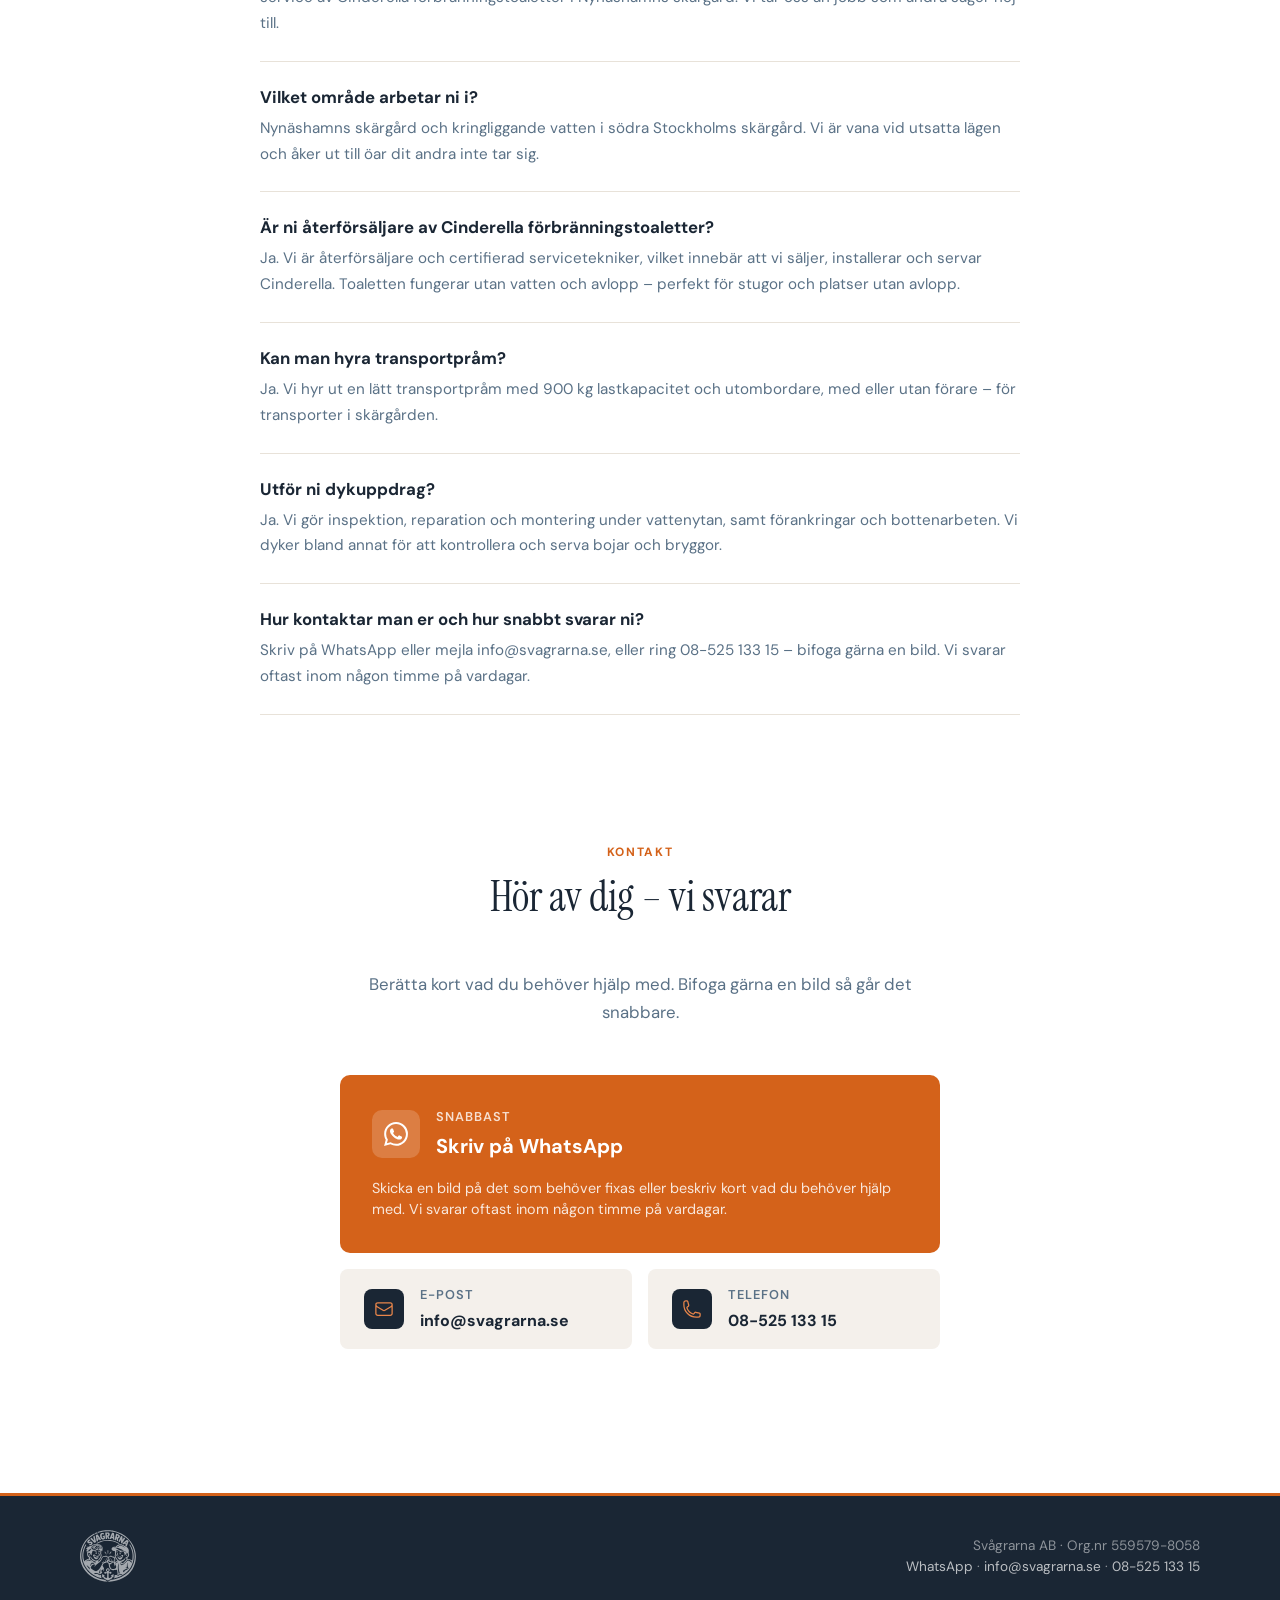
==== commit 8122c79f: "Lägg till strukturerad data (JSON-LD) och FAQ för AI- och sökmotorer Startsida: - Ersätt LocalBusine" ====
--- a/index.html
+++ b/index.html
@@ -27,42 +27,81 @@
   {
     "@context": "https://schema.org",
     "@type": "LocalBusiness",
+    "@id": "https://svagrarna.se/#business",
     "name": "Svågrarna AB",
-    "description": "Dykuppdrag, bryggor, bojar, båtmotorservice, kaptenstjänster, transportpråm och Cinderella förbränningstoaletter (återförsäljare och certifierad servicetekniker) i Nynäshamns skärgård.",
-    "url": "https://svagrarna.se",
+    "url": "https://svagrarna.se/",
+    "image": "https://svagrarna.se/sv%C3%A5grarna.svg",
+    "logo": "https://svagrarna.se/sv%C3%A5grarna.svg",
     "email": "info@svagrarna.se",
+    "telephone": "+46 8 525 133 15",
+    "description": "Svågrarna AB utför dykuppdrag, brygg- och bojarbeten, båtmotorservice, kaptenstjänster, transportpråm och service av Cinderella förbränningstoaletter i Nynäshamns skärgård. Återförsäljare och certifierad servicetekniker för Cinderella.",
+    "slogan": "Vi löser det",
+    "identifier": {
+      "@type": "PropertyValue",
+      "propertyID": "organisationsnummer",
+      "value": "559579-8058"
+    },
     "address": {
       "@type": "PostalAddress",
-      "streetAddress": "Degerholmens brygga",
-      "postalCode": "149 92",
       "addressLocality": "Nynäshamn",
+      "addressRegion": "Stockholms län",
       "addressCountry": "SE"
     },
-    "areaServed": {
-      "@type": "Place",
-      "name": "Nynäshamns skärgård"
+    "geo": {
+      "@type": "GeoCoordinates",
+      "latitude": "58.8804596",
+      "longitude": "17.8364097"
+    },
+    "areaServed": [
+      { "@type": "Place", "name": "Nynäshamns skärgård" },
+      { "@type": "Place", "name": "Södra Stockholms skärgård" },
+      { "@type": "AdministrativeArea", "name": "Nynäshamns kommun" }
+    ],
+    "founder": {
+      "@type": "Person",
+      "name": "Niklas Andersson",
+      "jobTitle": "Grundare",
+      "description": "Fartygsbefäl Klass 8, certifierad servicetekniker för Cinderella förbränningstoaletter."
     },
     "knowsAbout": [
-      "Dykuppdrag",
+      "Dykarbeten",
       "Bryggor och bojar",
+      "Förankring och förtöjning",
       "Båtmotorservice",
-      "Cinderella förbränningstoaletter",
-      "Transportpråm",
-      "Kaptenstjänster"
+      "Cinderella förbränningstoaletter"
     ],
     "hasOfferCatalog": {
       "@type": "OfferCatalog",
       "name": "Tjänster",
       "itemListElement": [
-        { "@type": "Offer", "itemOffered": { "@type": "Service", "name": "Dykuppdrag", "description": "Professionella dykuppdrag – besiktning, reparation och underhåll av bryggor, fundament och undervattensutrustning." } },
-        { "@type": "Offer", "itemOffered": { "@type": "Service", "name": "Bryggor & Bojar", "description": "Installation, reparation och underhåll av bryggor och bojar i skärgården." } },
-        { "@type": "Offer", "itemOffered": { "@type": "Service", "name": "Båtmotorservice", "description": "Service och reparation av utombordare och inombordare." } },
-        { "@type": "Offer", "itemOffered": { "@type": "Service", "name": "Cinderella förbränningstoaletter", "description": "Försäljning, installation och service av Cinderella förbränningstoaletter. Återförsäljare och certifierad servicetekniker." } },
-        { "@type": "Offer", "itemOffered": { "@type": "Service", "name": "Transportpråm", "description": "Lätt transportpråm med 900 kg lastkapacitet. Uthyrning med eller utan förare." } },
-        { "@type": "Offer", "itemOffered": { "@type": "Service", "name": "Kaptenstjänster", "description": "Erfaren befälhavare för uppdrag i skärgården. Fartygsbefäl Klass 8." } }
+        { "@type": "Offer", "itemOffered": { "@type": "Service", "name": "Dykuppdrag", "description": "Inspektion, reparation och montering under vattenytan. Förankringar och bottenarbeten." } },
+        { "@type": "Offer", "itemOffered": { "@type": "Service", "name": "Bryggor & bojar", "description": "Installation, reparation och underhåll av bryggor och bojar i skärgården." } },
+        { "@type": "Offer", "itemOffered": { "@type": "Service", "name": "Cinderella förbränningstoaletter", "description": "Försäljning, installation och service. Återförsäljare och certifierad servicetekniker." } },
+        { "@type": "Offer", "itemOffered": { "@type": "Service", "name": "Båt & motor", "description": "Service, reparation och felsökning av båtmotorer och tillbehör. Utombordare och inombordare." } },
+        { "@type": "Offer", "itemOffered": { "@type": "Service", "name": "Kaptenstjänster", "description": "Erfaren befälhavare för kortare och längre uppdrag. Fartygsbefäl Klass 8." } },
+        { "@type": "Offer", "itemOffered": { "@type": "Service", "name": "Transportpråm", "description": "Lätt transportpråm med 900 kg lastkapacitet och utombordare. Hyrs ut med eller utan förare." } },
+        { "@type": "Offer", "itemOffered": { "@type": "Service", "name": "Reparation & felsökning", "description": "Felsökning och reparation av mekanik och konstruktion." } },
+        { "@type": "Offer", "itemOffered": { "@type": "Service", "name": "Installationer", "description": "Montering och installation av teknik och konstruktioner i skärgården." } }
       ]
     },
     "inLanguage": "sv-SE"
+  }
+  </script>
+
+  <!-- JSON-LD: FAQPage -->
+  <script type="application/ld+json">
+  {
+    "@context": "https://schema.org",
+    "@type": "FAQPage",
+    "@id": "https://svagrarna.se/#faq",
+    "mainEntity": [
+      { "@type": "Question", "name": "Vad gör Svågrarna AB?", "acceptedAnswer": { "@type": "Answer", "text": "Vi utför dykuppdrag, brygg- och bojarbeten, båtmotorservice, kaptenstjänster, transportpråm och service av Cinderella förbränningstoaletter i Nynäshamns skärgård. Vi tar oss an jobb som andra säger nej till." } },
+      { "@type": "Question", "name": "Vilket område arbetar ni i?", "acceptedAnswer": { "@type": "Answer", "text": "Nynäshamns skärgård och kringliggande vatten i södra Stockholms skärgård. Vi är vana vid utsatta lägen och åker ut till öar dit andra inte tar sig." } },
+      { "@type": "Question", "name": "Är ni återförsäljare av Cinderella förbränningstoaletter?", "acceptedAnswer": { "@type": "Answer", "text": "Ja. Vi är återförsäljare och certifierad servicetekniker, vilket innebär att vi säljer, installerar och servar Cinderella. Toaletten fungerar utan vatten och avlopp – perfekt för stugor och platser utan avlopp." } },
+      { "@type": "Question", "name": "Kan man hyra transportpråm?", "acceptedAnswer": { "@type": "Answer", "text": "Ja. Vi hyr ut en lätt transportpråm med 900 kg lastkapacitet och utombordare, med eller utan förare – för transporter i skärgården." } },
+      { "@type": "Question", "name": "Utför ni dykuppdrag?", "acceptedAnswer": { "@type": "Answer", "text": "Ja. Vi gör inspektion, reparation och montering under vattenytan, samt förankringar och bottenarbeten. Vi dyker bland annat för att kontrollera och serva bojar och bryggor." } },
+      { "@type": "Question", "name": "Hur kontaktar man er och hur snabbt svarar ni?", "acceptedAnswer": { "@type": "Answer", "text": "Skriv på WhatsApp eller mejla info@svagrarna.se, eller ring 08-525 133 15 – bifoga gärna en bild. Vi svarar oftast inom någon timme på vardagar." } }
+    ]
   }
   </script>
 
@@ -742,16 +781,6 @@
     .contact-card-secondary .contact-card-value {
       font-size: 1rem;
     }
-    .contact-card-address {
-      align-items: flex-start;
-      grid-column: 1 / -1;
-    }
-    .contact-card-address .contact-card-note {
-      color: var(--text-light);
-      font-size: 0.9rem;
-      line-height: 1.5;
-      margin-top: 0.3rem;
-    }
 
     .contact-icon {
       flex-shrink: 0;
@@ -807,6 +836,45 @@
     .contact-cta-big svg {
       width: 22px;
       height: 22px;
+    }
+
+    /* ============================================
+       FAQ
+    ============================================ */
+    .faq {
+      padding: var(--space-3xl) var(--space-md);
+      background: var(--white);
+      border-top: 1px solid var(--sand-dark);
+    }
+
+    .faq-inner {
+      max-width: 760px;
+      margin: 0 auto;
+    }
+
+    .faq-item {
+      border-top: 1px solid var(--sand-dark);
+      padding: var(--space-lg) 0;
+    }
+
+    .faq-item:last-child {
+      border-bottom: 1px solid var(--sand-dark);
+    }
+
+    .faq-item h3 {
+      font-family: var(--font-body);
+      font-size: 1.05rem;
+      font-weight: 700;
+      color: var(--text);
+      margin-bottom: 0.4rem;
+      line-height: 1.4;
+    }
+
+    .faq-item p {
+      font-size: 0.95rem;
+      color: var(--text-light);
+      line-height: 1.7;
+      margin: 0;
     }
 
     /* ============================================
@@ -1153,6 +1221,44 @@
       </div>
     </section>
 
+    <!-- ========== FAQ ========== -->
+    <section class="faq" id="faq" aria-labelledby="faq-rubrik">
+      <div class="faq-inner">
+        <div class="section-label">Vanliga frågor</div>
+        <h2 class="section-title" id="faq-rubrik">Frågor och svar</h2>
+
+        <div class="faq-item">
+          <h3>Vad gör Svågrarna AB?</h3>
+          <p>Vi utför dykuppdrag, brygg- och bojarbeten, båtmotorservice, kaptenstjänster, transportpråm och service av Cinderella förbränningstoaletter i Nynäshamns skärgård. Vi tar oss an jobb som andra säger nej till.</p>
+        </div>
+
+        <div class="faq-item">
+          <h3>Vilket område arbetar ni i?</h3>
+          <p>Nynäshamns skärgård och kringliggande vatten i södra Stockholms skärgård. Vi är vana vid utsatta lägen och åker ut till öar dit andra inte tar sig.</p>
+        </div>
+
+        <div class="faq-item">
+          <h3>Är ni återförsäljare av Cinderella förbränningstoaletter?</h3>
+          <p>Ja. Vi är återförsäljare och certifierad servicetekniker, vilket innebär att vi säljer, installerar och servar Cinderella. Toaletten fungerar utan vatten och avlopp – perfekt för stugor och platser utan avlopp.</p>
+        </div>
+
+        <div class="faq-item">
+          <h3>Kan man hyra transportpråm?</h3>
+          <p>Ja. Vi hyr ut en lätt transportpråm med 900 kg lastkapacitet och utombordare, med eller utan förare – för transporter i skärgården.</p>
+        </div>
+
+        <div class="faq-item">
+          <h3>Utför ni dykuppdrag?</h3>
+          <p>Ja. Vi gör inspektion, reparation och montering under vattenytan, samt förankringar och bottenarbeten. Vi dyker bland annat för att kontrollera och serva bojar och bryggor.</p>
+        </div>
+
+        <div class="faq-item">
+          <h3>Hur kontaktar man er och hur snabbt svarar ni?</h3>
+          <p>Skriv på WhatsApp eller mejla info@svagrarna.se, eller ring 08-525 133 15 – bifoga gärna en bild. Vi svarar oftast inom någon timme på vardagar.</p>
+        </div>
+      </div>
+    </section>
+
     <!-- ========== CONTACT ========== -->
     <section class="contact" id="kontakt">
       <div class="contact-inner">
@@ -1184,25 +1290,15 @@
                 <div class="contact-card-value">info@svagrarna.se</div>
               </div>
             </a>
-            <a href="#" class="contact-card contact-card-secondary phone-link">
+            <a href="tel:+46852513315" class="contact-card contact-card-secondary phone-link">
               <div class="contact-icon">
                 <svg xmlns="http://www.w3.org/2000/svg" fill="none" viewBox="0 0 24 24" stroke-width="1.5" stroke="currentColor"><path stroke-linecap="round" stroke-linejoin="round" d="M2.25 6.75c0 8.284 6.716 15 15 15h2.25a2.25 2.25 0 002.25-2.25v-1.372c0-.516-.351-.966-.852-1.091l-4.423-1.106c-.44-.11-.902.055-1.173.417l-.97 1.293c-.282.376-.769.542-1.21.38a12.035 12.035 0 01-7.143-7.143c-.162-.441.004-.928.38-1.21l1.293-.97c.363-.271.527-.734.417-1.173L6.963 3.102a1.125 1.125 0 00-1.091-.852H4.5A2.25 2.25 0 002.25 4.5v2.25z"/></svg>
               </div>
               <div>
                 <div class="contact-card-label">Telefon</div>
-                <div class="contact-card-value phone-display"></div>
+                <div class="contact-card-value phone-display">08-525 133 15</div>
               </div>
             </a>
-            <div class="contact-card contact-card-secondary contact-card-address">
-              <div class="contact-icon">
-                <svg xmlns="http://www.w3.org/2000/svg" fill="none" viewBox="0 0 24 24" stroke-width="1.5" stroke="currentColor"><path stroke-linecap="round" stroke-linejoin="round" d="M15 10.5a3 3 0 11-6 0 3 3 0 016 0z"/><path stroke-linecap="round" stroke-linejoin="round" d="M19.5 10.5c0 7.142-7.5 11.25-7.5 11.25S4.5 17.642 4.5 10.5a7.5 7.5 0 1115 0z"/></svg>
-              </div>
-              <div>
-                <div class="contact-card-label">Adress</div>
-                <div class="contact-card-value">Degerholmens brygga, 149 92 Nynäshamn</div>
-                <p class="contact-card-note">Ring oss innan du kommer förbi, så ser vi till att vara på plats.</p>
-              </div>
-            </div>
           </div>
         </div>
       </div>
@@ -1216,7 +1312,6 @@
       <img src="sv%C3%A5grarna.svg" alt="Svågrarna AB" class="footer-logo">
       <div class="footer-info">
         Svågrarna AB &middot; <span class="org-display"></span><br>
-        Degerholmens brygga, 149 92 Nynäshamn<br>
         <a href="#" class="wa-link" target="_blank" rel="noopener">WhatsApp</a> &middot;
         <a href="mailto:info@svagrarna.se">info@svagrarna.se</a> &middot;
         <a href="#" class="phone-link phone-display-inline"></a>
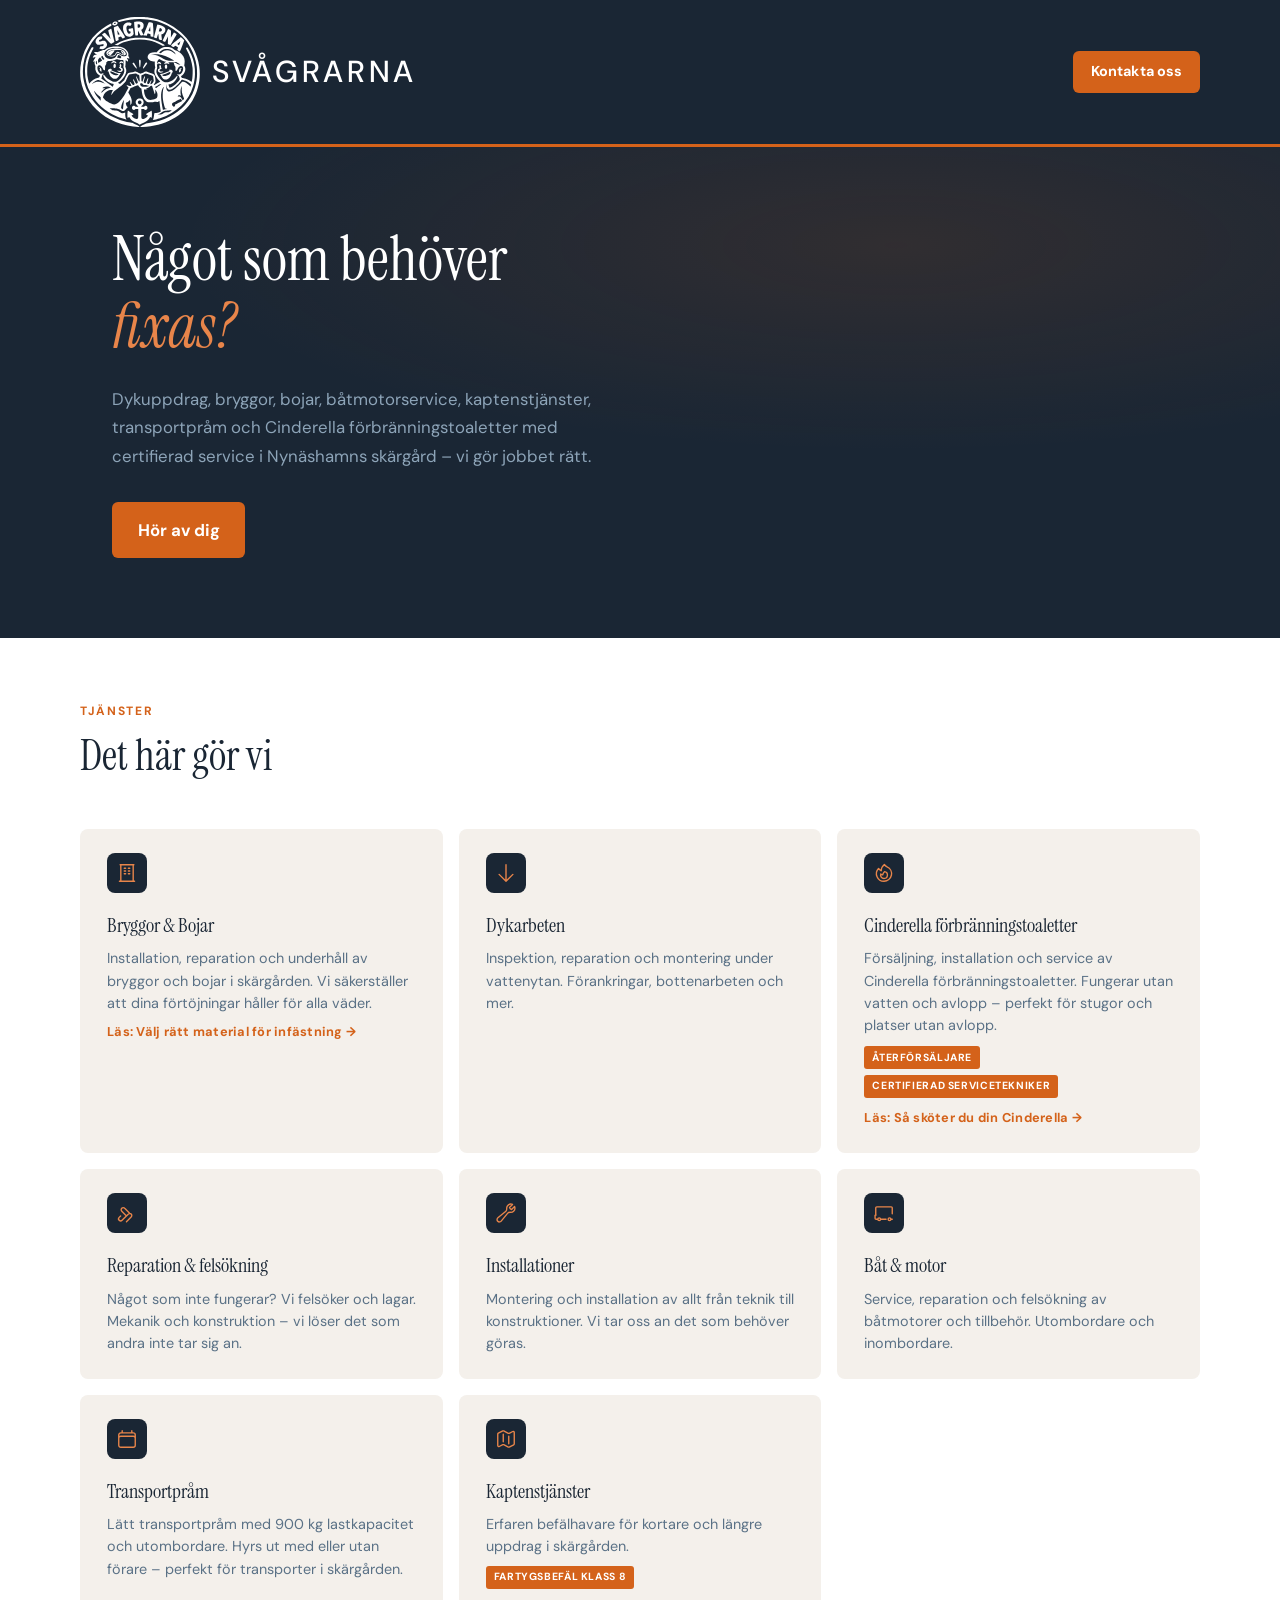
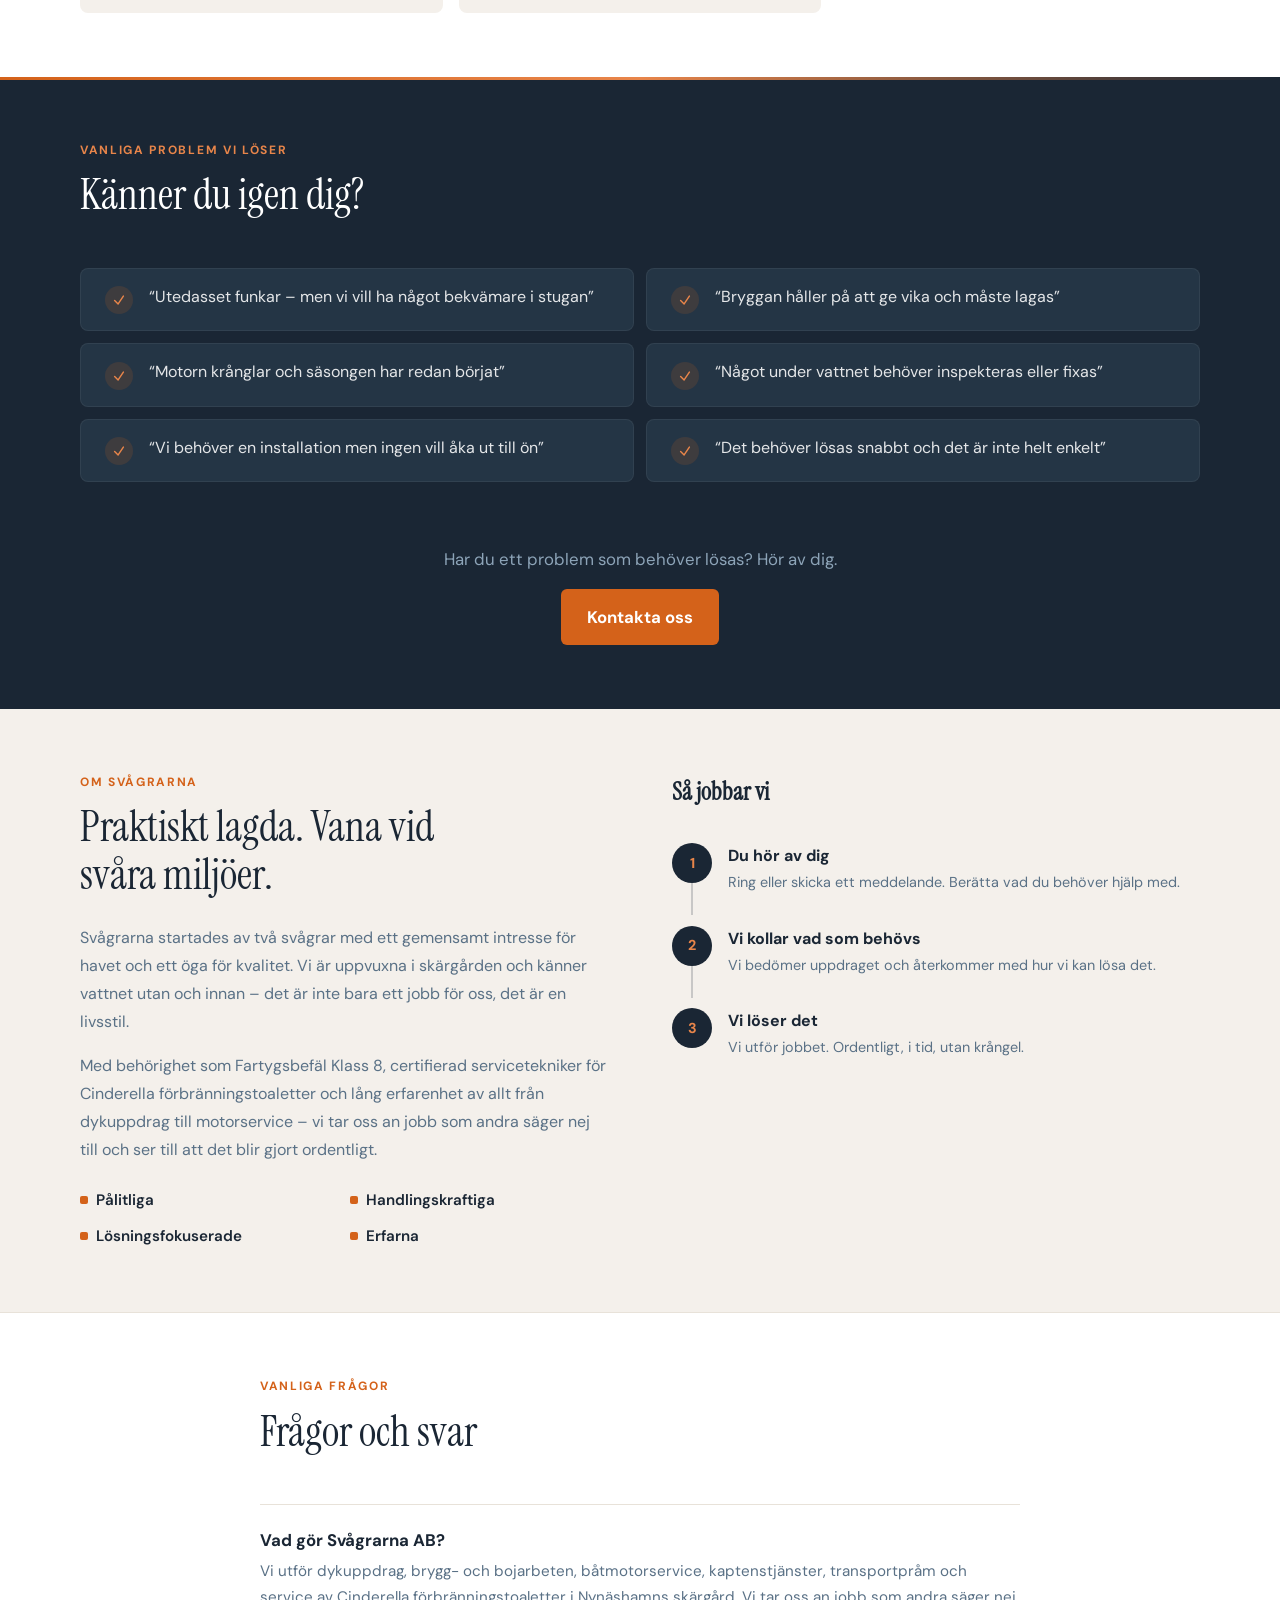
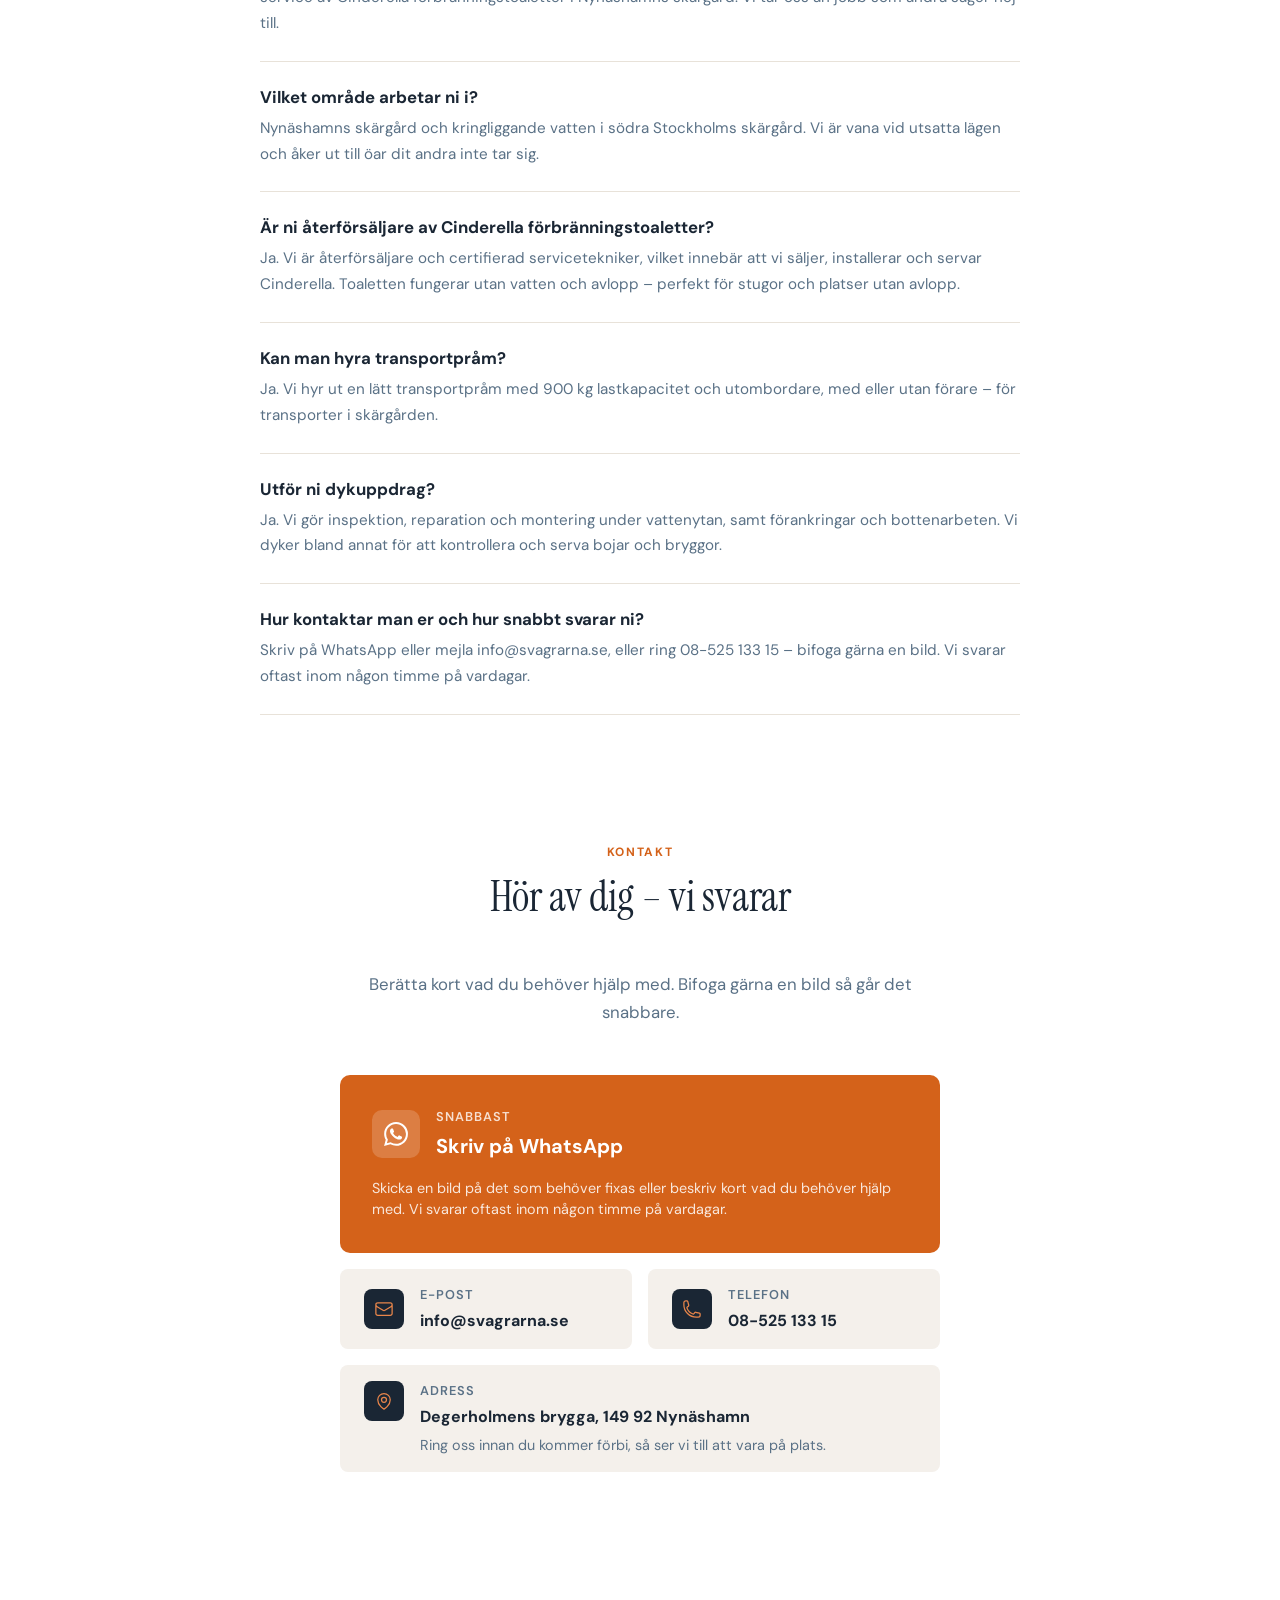
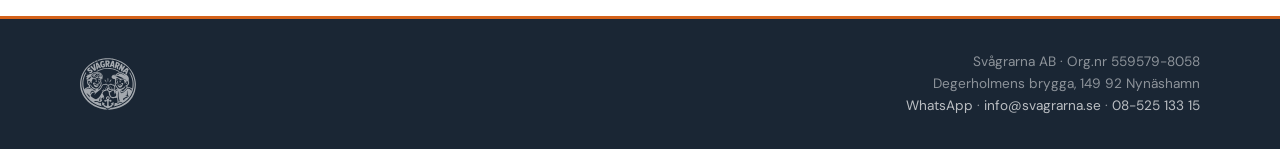
==== commit c0989dbb: "Merge remote-tracking branch 'origin/main' into strukturerad-data-och-faq # Conflicts: #	index.html" ====
--- a/index.html
+++ b/index.html
@@ -43,6 +43,8 @@
     },
     "address": {
       "@type": "PostalAddress",
+      "streetAddress": "Degerholmens brygga",
+      "postalCode": "149 92",
       "addressLocality": "Nynäshamn",
       "addressRegion": "Stockholms län",
       "addressCountry": "SE"
@@ -781,6 +783,16 @@
     .contact-card-secondary .contact-card-value {
       font-size: 1rem;
     }
+    .contact-card-address {
+      align-items: flex-start;
+      grid-column: 1 / -1;
+    }
+    .contact-card-address .contact-card-note {
+      color: var(--text-light);
+      font-size: 0.9rem;
+      line-height: 1.5;
+      margin-top: 0.3rem;
+    }
 
     .contact-icon {
       flex-shrink: 0;
@@ -1299,6 +1311,16 @@
                 <div class="contact-card-value phone-display">08-525 133 15</div>
               </div>
             </a>
+            <div class="contact-card contact-card-secondary contact-card-address">
+              <div class="contact-icon">
+                <svg xmlns="http://www.w3.org/2000/svg" fill="none" viewBox="0 0 24 24" stroke-width="1.5" stroke="currentColor"><path stroke-linecap="round" stroke-linejoin="round" d="M15 10.5a3 3 0 11-6 0 3 3 0 016 0z"/><path stroke-linecap="round" stroke-linejoin="round" d="M19.5 10.5c0 7.142-7.5 11.25-7.5 11.25S4.5 17.642 4.5 10.5a7.5 7.5 0 1115 0z"/></svg>
+              </div>
+              <div>
+                <div class="contact-card-label">Adress</div>
+                <div class="contact-card-value">Degerholmens brygga, 149 92 Nynäshamn</div>
+                <p class="contact-card-note">Ring oss innan du kommer förbi, så ser vi till att vara på plats.</p>
+              </div>
+            </div>
           </div>
         </div>
       </div>
@@ -1312,6 +1334,7 @@
       <img src="sv%C3%A5grarna.svg" alt="Svågrarna AB" class="footer-logo">
       <div class="footer-info">
         Svågrarna AB &middot; <span class="org-display"></span><br>
+        Degerholmens brygga, 149 92 Nynäshamn<br>
         <a href="#" class="wa-link" target="_blank" rel="noopener">WhatsApp</a> &middot;
         <a href="mailto:info@svagrarna.se">info@svagrarna.se</a> &middot;
         <a href="#" class="phone-link phone-display-inline"></a>
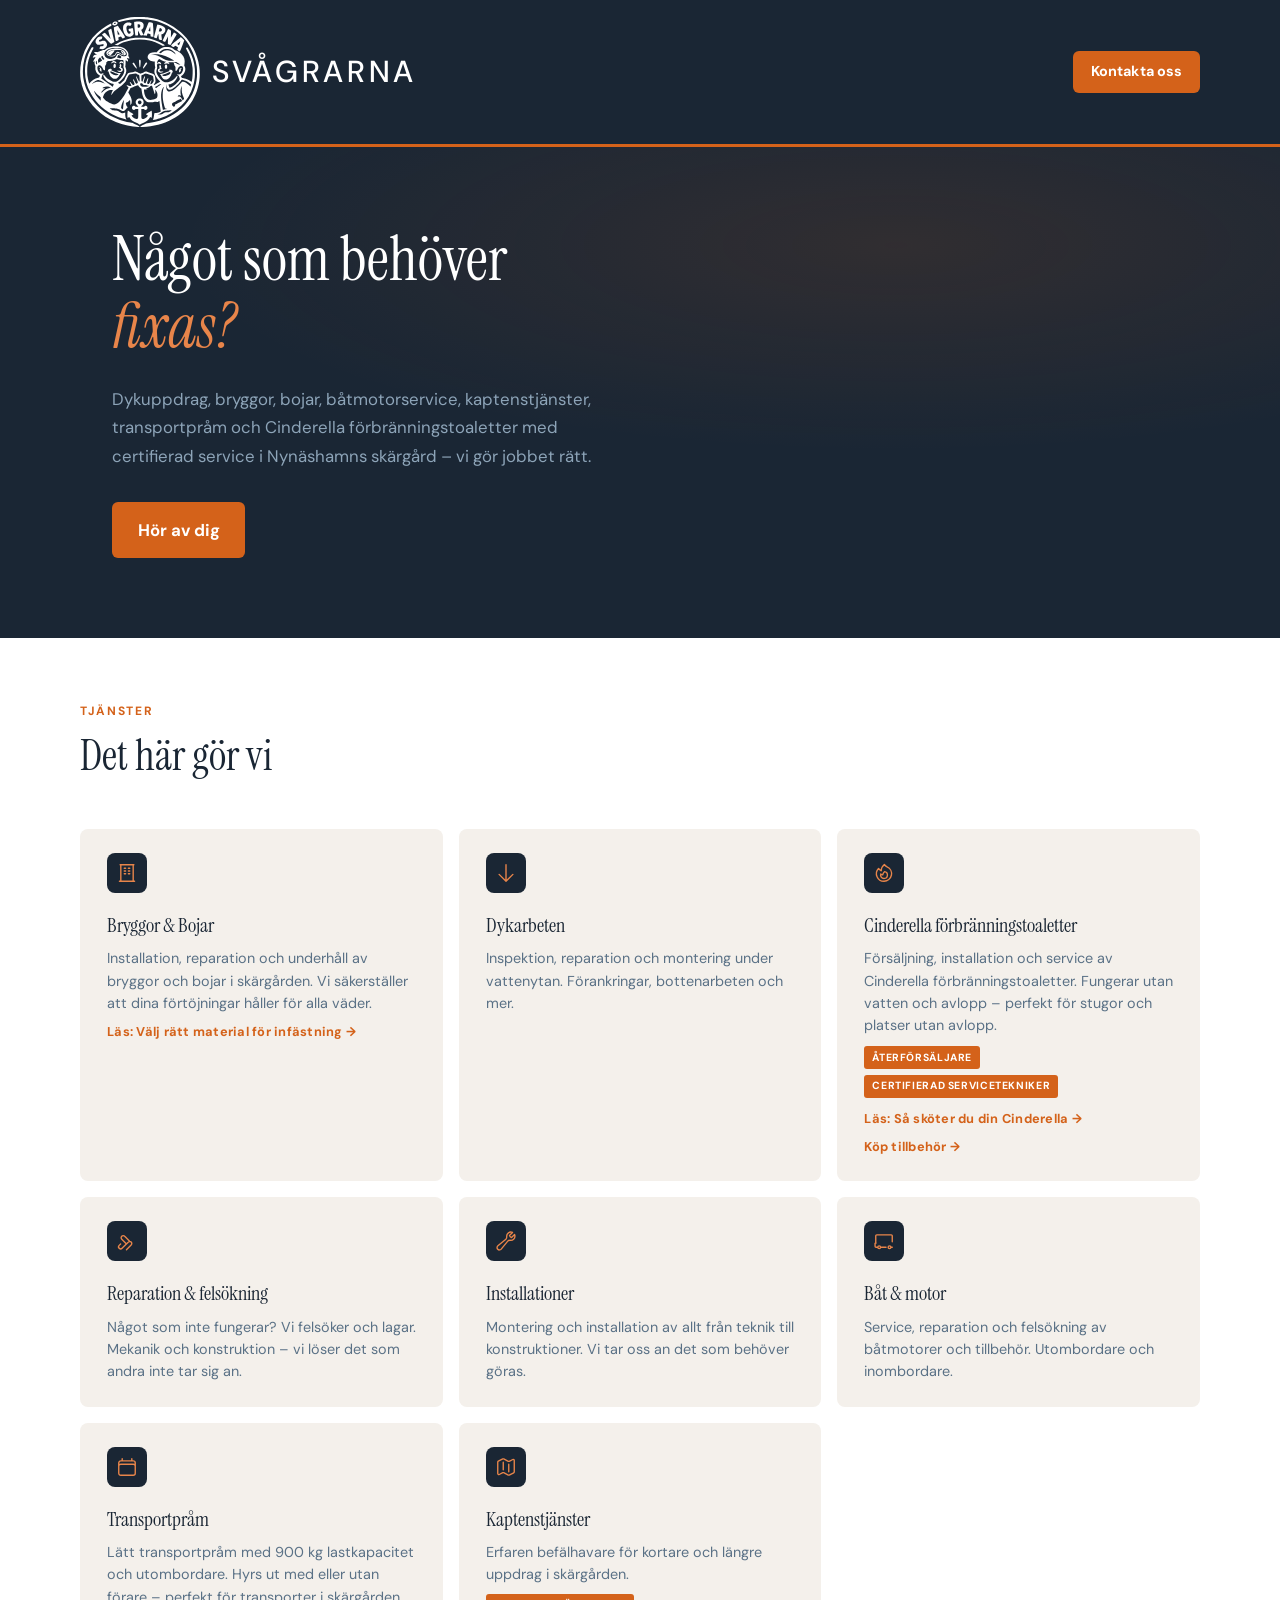
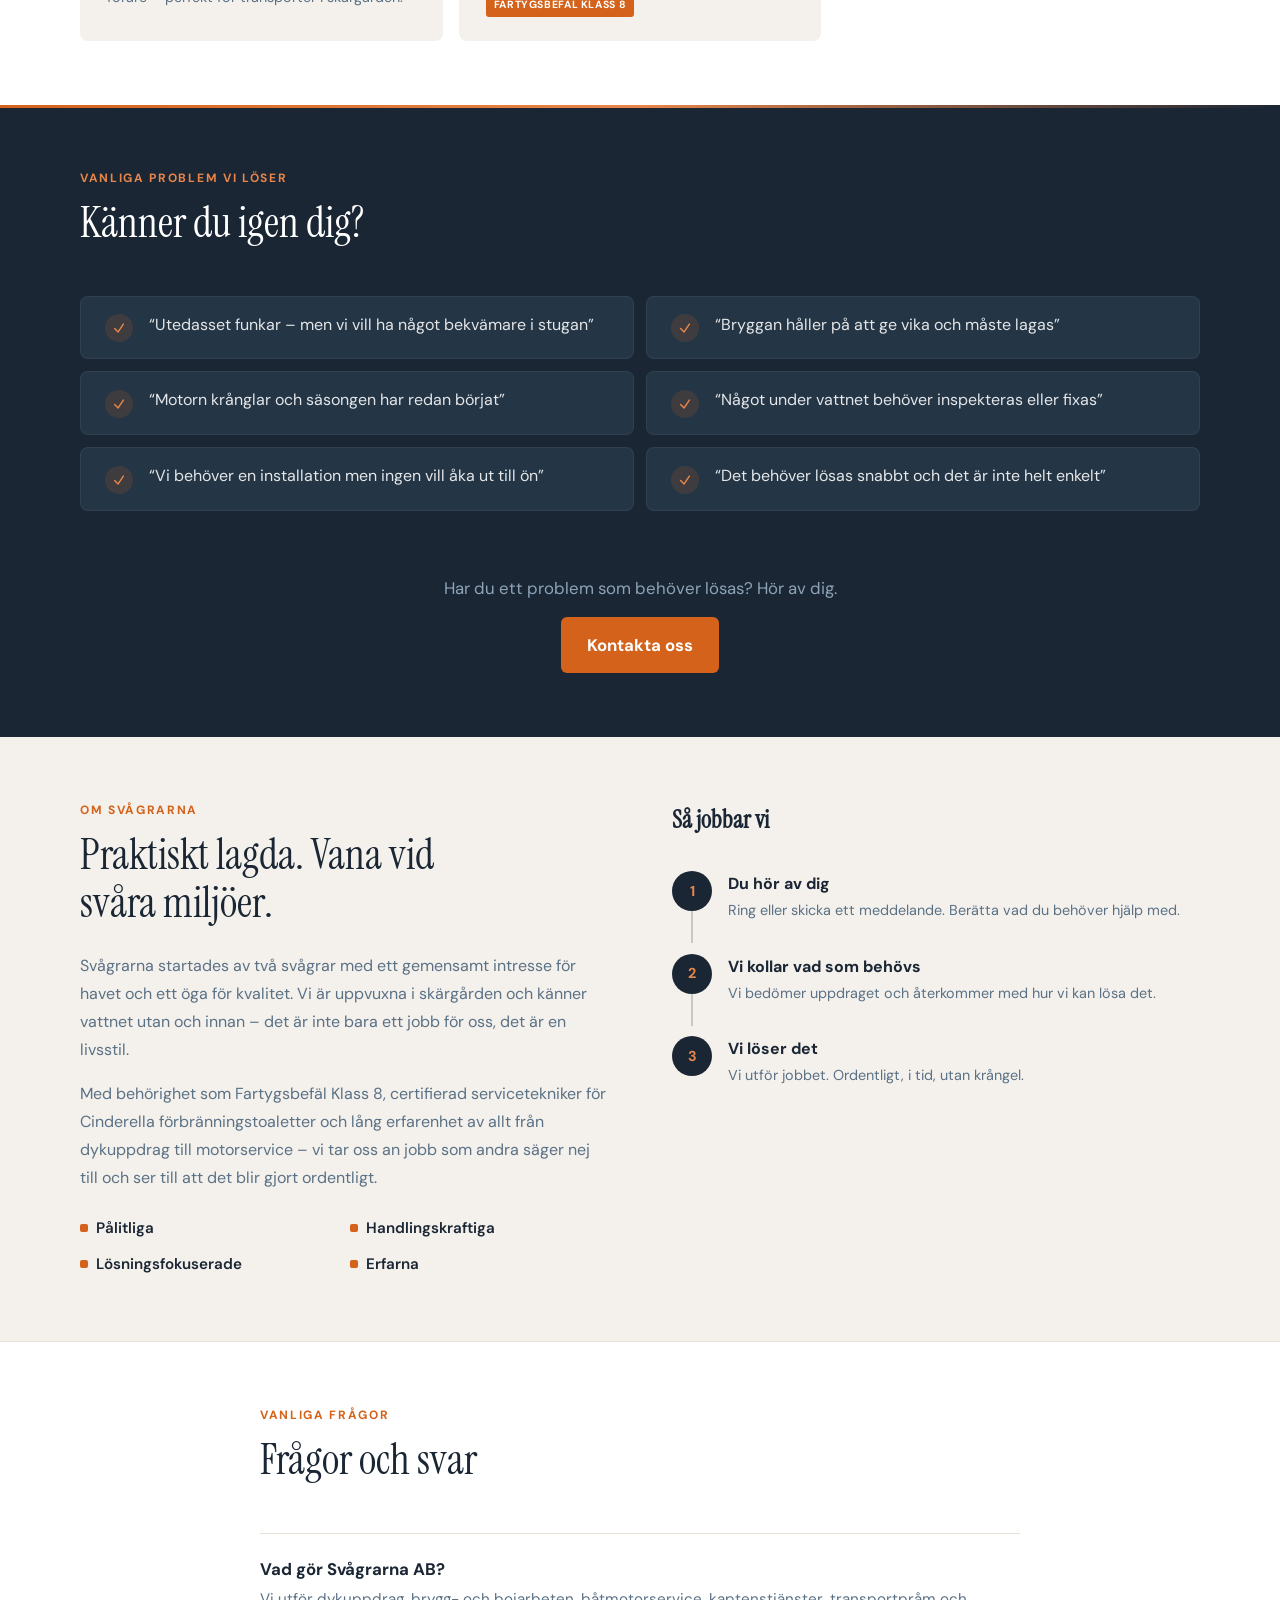
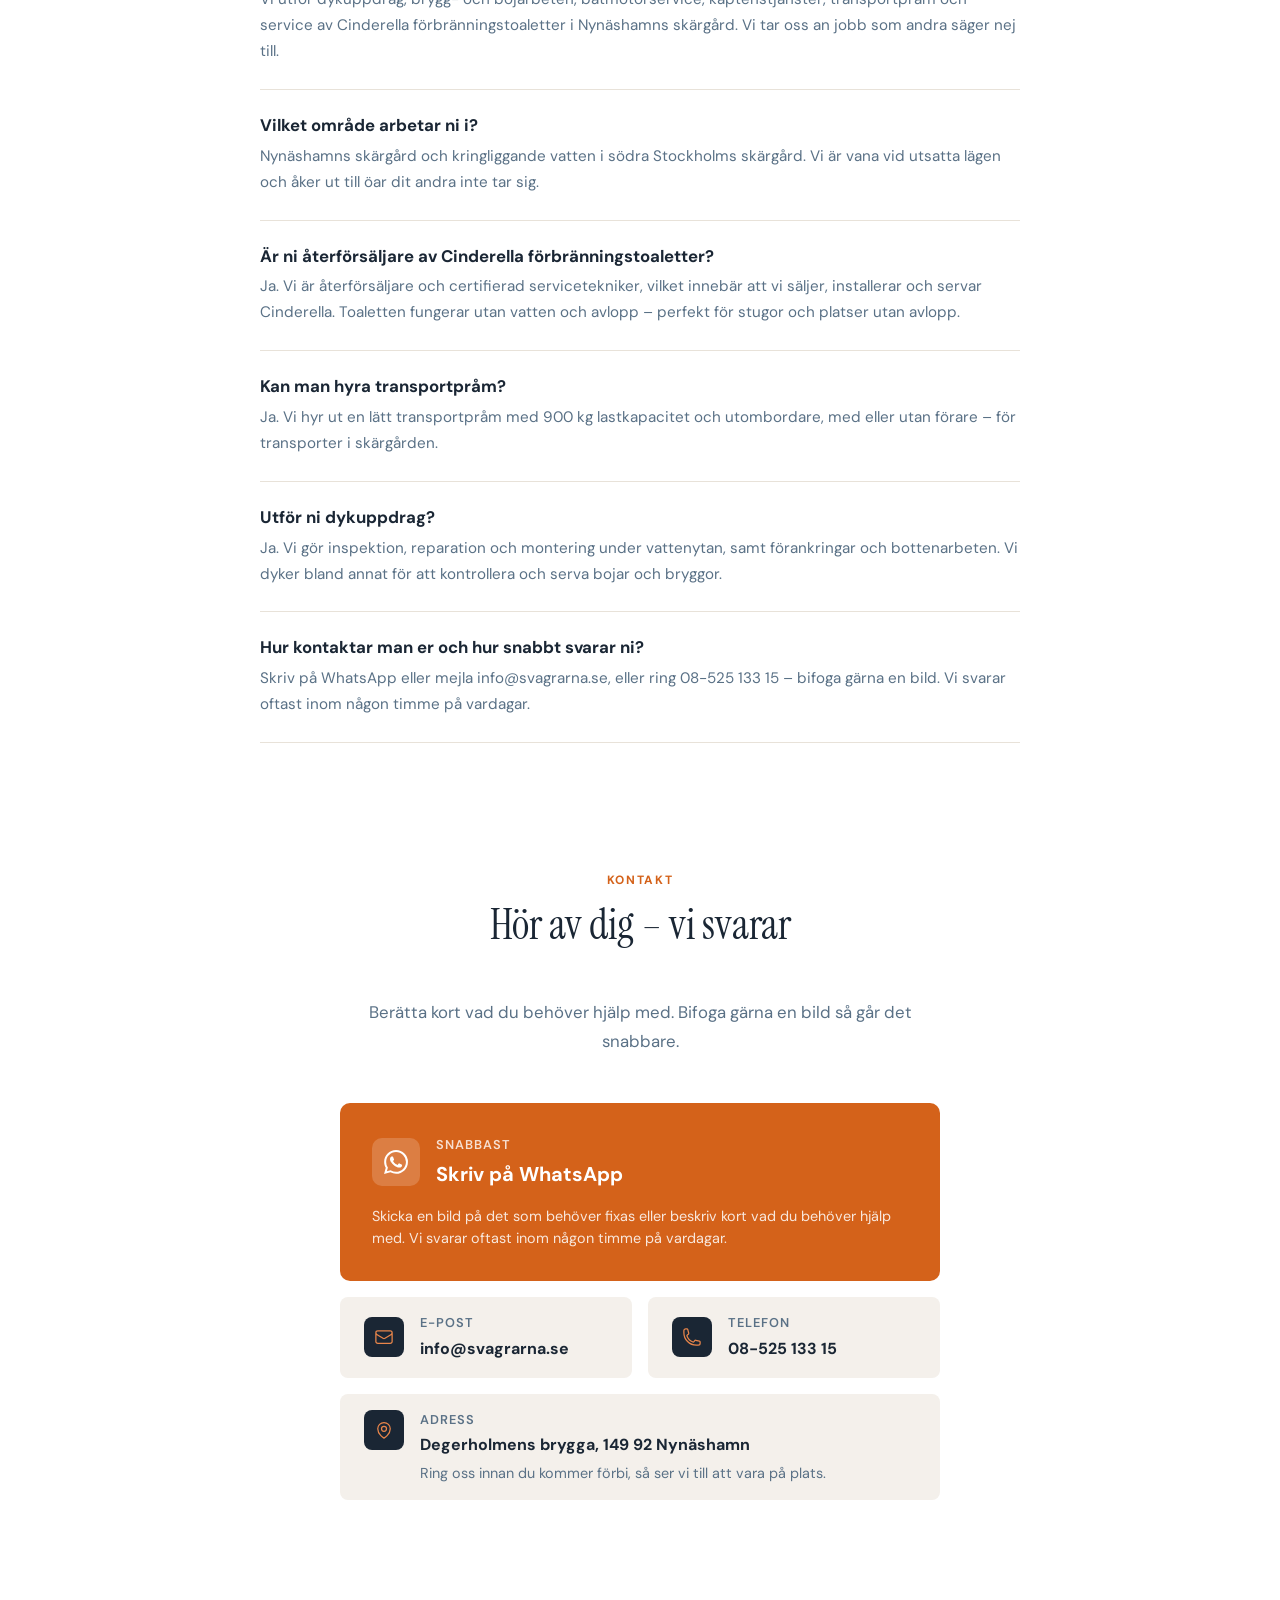
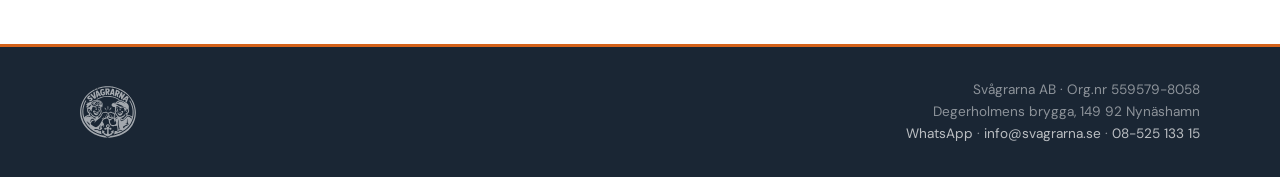
==== commit da90b871: "Add static Stripe accessories shop" ====
--- a/index.html
+++ b/index.html
@@ -16,11 +16,15 @@
   <meta property="og:url" content="https://svagrarna.se/">
   <meta property="og:site_name" content="Svågrarna AB">
   <meta property="og:locale" content="sv_SE">
+  <meta property="og:image" content="https://svagrarna.se/assets/sv%C3%A5grarna.png">
+  <meta property="og:image:width" content="819">
+  <meta property="og:image:height" content="753">
 
   <!-- Twitter Card -->
-  <meta name="twitter:card" content="summary">
+  <meta name="twitter:card" content="summary_large_image">
   <meta name="twitter:title" content="Svågrarna AB – Vi löser det">
   <meta name="twitter:description" content="Dykuppdrag, bryggor, bojar, båtmotorservice, kaptenstjänster, transportpråm och Cinderella förbränningstoaletter (återförsäljare och certifierad servicetekniker) i Nynäshamns skärgård.">
+  <meta name="twitter:image" content="https://svagrarna.se/assets/sv%C3%A5grarna.png">
 
   <!-- JSON-LD: LocalBusiness -->
   <script type="application/ld+json">
@@ -90,20 +94,16 @@
   }
   </script>
 
-  <!-- JSON-LD: FAQPage -->
+  <!-- JSON-LD: WebSite -->
   <script type="application/ld+json">
   {
     "@context": "https://schema.org",
-    "@type": "FAQPage",
-    "@id": "https://svagrarna.se/#faq",
-    "mainEntity": [
-      { "@type": "Question", "name": "Vad gör Svågrarna AB?", "acceptedAnswer": { "@type": "Answer", "text": "Vi utför dykuppdrag, brygg- och bojarbeten, båtmotorservice, kaptenstjänster, transportpråm och service av Cinderella förbränningstoaletter i Nynäshamns skärgård. Vi tar oss an jobb som andra säger nej till." } },
-      { "@type": "Question", "name": "Vilket område arbetar ni i?", "acceptedAnswer": { "@type": "Answer", "text": "Nynäshamns skärgård och kringliggande vatten i södra Stockholms skärgård. Vi är vana vid utsatta lägen och åker ut till öar dit andra inte tar sig." } },
-      { "@type": "Question", "name": "Är ni återförsäljare av Cinderella förbränningstoaletter?", "acceptedAnswer": { "@type": "Answer", "text": "Ja. Vi är återförsäljare och certifierad servicetekniker, vilket innebär att vi säljer, installerar och servar Cinderella. Toaletten fungerar utan vatten och avlopp – perfekt för stugor och platser utan avlopp." } },
-      { "@type": "Question", "name": "Kan man hyra transportpråm?", "acceptedAnswer": { "@type": "Answer", "text": "Ja. Vi hyr ut en lätt transportpråm med 900 kg lastkapacitet och utombordare, med eller utan förare – för transporter i skärgården." } },
-      { "@type": "Question", "name": "Utför ni dykuppdrag?", "acceptedAnswer": { "@type": "Answer", "text": "Ja. Vi gör inspektion, reparation och montering under vattenytan, samt förankringar och bottenarbeten. Vi dyker bland annat för att kontrollera och serva bojar och bryggor." } },
-      { "@type": "Question", "name": "Hur kontaktar man er och hur snabbt svarar ni?", "acceptedAnswer": { "@type": "Answer", "text": "Skriv på WhatsApp eller mejla info@svagrarna.se, eller ring 08-525 133 15 – bifoga gärna en bild. Vi svarar oftast inom någon timme på vardagar." } }
-    ]
+    "@type": "WebSite",
+    "@id": "https://svagrarna.se/#website",
+    "name": "Svågrarna AB",
+    "url": "https://svagrarna.se/",
+    "publisher": { "@id": "https://svagrarna.se/#business" },
+    "inLanguage": "sv-SE"
   }
   </script>
 
@@ -455,6 +455,23 @@
       line-height: 1.55;
     }
 
+    .service-card-links {
+      display: flex;
+      align-items: flex-start;
+      flex-direction: column;
+      gap: 0.45rem;
+      margin-top: 0.7rem;
+    }
+
+    .service-card-link {
+      color: var(--rust);
+      font-size: 0.8rem;
+      font-weight: 700;
+      letter-spacing: 0.02em;
+    }
+
+    .service-card-link:hover { color: var(--rust-dark); }
+
     /* ============================================
        PROBLEMS SECTION
     ============================================ */
@@ -1078,7 +1095,10 @@
               <span style="font-size:0.65rem;font-weight:700;background:var(--rust);color:var(--white);padding:0.2rem 0.5rem;border-radius:3px;letter-spacing:0.06em;text-transform:uppercase;">Återförsäljare</span>
               <span style="font-size:0.65rem;font-weight:700;background:var(--rust);color:var(--white);padding:0.2rem 0.5rem;border-radius:3px;letter-spacing:0.06em;text-transform:uppercase;">Certifierad servicetekniker</span>
             </div>
-            <a href="artiklar/cinderella-skotsel-och-service/" style="display:inline-block;margin-top:0.6rem;font-size:0.8rem;font-weight:700;color:var(--rust);letter-spacing:0.02em;">Läs: Så sköter du din Cinderella →</a>
+            <div class="service-card-links">
+              <a href="artiklar/cinderella-skotsel-och-service/" class="service-card-link">Läs: Så sköter du din Cinderella →</a>
+              <a href="pages/reservdelar.html" class="service-card-link">Köp tillbehör →</a>
+            </div>
           </div>
 
           <div class="service-card fade-up">
@@ -1280,7 +1300,7 @@
           Berätta kort vad du behöver hjälp med. Bifoga gärna en bild så går det snabbare.
         </p>
         <div class="contact-methods">
-          <a href="#" class="contact-card contact-card-featured wa-link" target="_blank" rel="noopener">
+          <a href="https://wa.me/46852513315" class="contact-card contact-card-featured wa-link" target="_blank" rel="noopener">
             <div class="contact-card-row">
               <div class="contact-icon">
                 <svg xmlns="http://www.w3.org/2000/svg" viewBox="0 0 24 24" fill="currentColor" aria-hidden="true"><path d="M17.472 14.382c-.297-.149-1.758-.867-2.03-.967-.273-.099-.471-.148-.67.15-.197.297-.767.966-.94 1.164-.173.199-.347.223-.644.075-.297-.15-1.255-.463-2.39-1.475-.883-.788-1.48-1.761-1.653-2.059-.173-.297-.018-.458.13-.606.134-.133.298-.347.446-.52.149-.174.198-.298.298-.497.099-.198.05-.371-.025-.52-.075-.149-.669-1.612-.916-2.207-.242-.579-.487-.5-.669-.51-.173-.008-.371-.01-.57-.01-.198 0-.52.074-.792.372-.272.297-1.04 1.016-1.04 2.479 0 1.462 1.065 2.875 1.213 3.074.149.198 2.096 3.2 5.077 4.487.709.306 1.262.489 1.694.625.712.227 1.36.195 1.871.118.571-.085 1.758-.719 2.006-1.413.248-.694.248-1.289.173-1.413-.074-.124-.272-.198-.57-.347m-5.421 7.403h-.004a9.87 9.87 0 01-5.031-1.378l-.361-.214-3.741.982.998-3.648-.235-.374a9.86 9.86 0 01-1.51-5.26c.001-5.45 4.436-9.884 9.888-9.884 2.64 0 5.122 1.03 6.988 2.898a9.825 9.825 0 012.893 6.994c-.003 5.45-4.437 9.884-9.885 9.884m8.413-18.297A11.815 11.815 0 0012.05 0C5.495 0 .16 5.335.157 11.892c0 2.096.547 4.142 1.588 5.945L.057 24l6.305-1.654a11.882 11.882 0 005.683 1.448h.005c6.554 0 11.89-5.335 11.893-11.893a11.821 11.821 0 00-3.48-8.413Z"/></svg>
@@ -1333,11 +1353,11 @@
     <div class="footer-inner">
       <img src="sv%C3%A5grarna.svg" alt="Svågrarna AB" class="footer-logo">
       <div class="footer-info">
-        Svågrarna AB &middot; <span class="org-display"></span><br>
+        Svågrarna AB &middot; Org.nr 559579-8058<br>
         Degerholmens brygga, 149 92 Nynäshamn<br>
-        <a href="#" class="wa-link" target="_blank" rel="noopener">WhatsApp</a> &middot;
+        <a href="https://wa.me/46852513315" class="wa-link" target="_blank" rel="noopener">WhatsApp</a> &middot;
         <a href="mailto:info@svagrarna.se">info@svagrarna.se</a> &middot;
-        <a href="#" class="phone-link phone-display-inline"></a>
+        <a href="tel:+46852513315" class="phone-link phone-display-inline">08-525 133 15</a>
       </div>
     </div>
   </footer>
@@ -1345,32 +1365,6 @@
   <!-- ========== SCROLL REVEAL ========== -->
   <script>
     document.addEventListener('DOMContentLoaded', function () {
-      // Anti-scrape: assemble contact details from parts
-      var p = ['08','525','133','15'];
-      var ph = p.join('');
-      var phFmt = p[0]+'-'+p[1]+' '+p[2]+' '+p[3];
-      var phInt = '+46' + ph.substring(1);
-      var waUrl = 'https://wa.me/46' + ph.substring(1);
-      var o = ['5595','79-','8058'];
-      var org = 'Org.nr ' + o.join('');
-
-      document.querySelectorAll('.phone-link').forEach(function(el) {
-        el.href = 'tel:' + phInt;
-      });
-      document.querySelectorAll('.phone-display').forEach(function(el) {
-        el.textContent = phFmt;
-      });
-      document.querySelectorAll('.phone-display-inline').forEach(function(el) {
-        el.textContent = phFmt;
-        el.href = 'tel:' + phInt;
-      });
-      document.querySelectorAll('.wa-link').forEach(function(el) {
-        el.href = waUrl;
-      });
-      document.querySelectorAll('.org-display').forEach(function(el) {
-        el.textContent = org;
-      });
-
       // Shrink header on scroll with hysteresis to prevent flicker
       var header = document.querySelector('.site-header');
       var isScrolled = false;
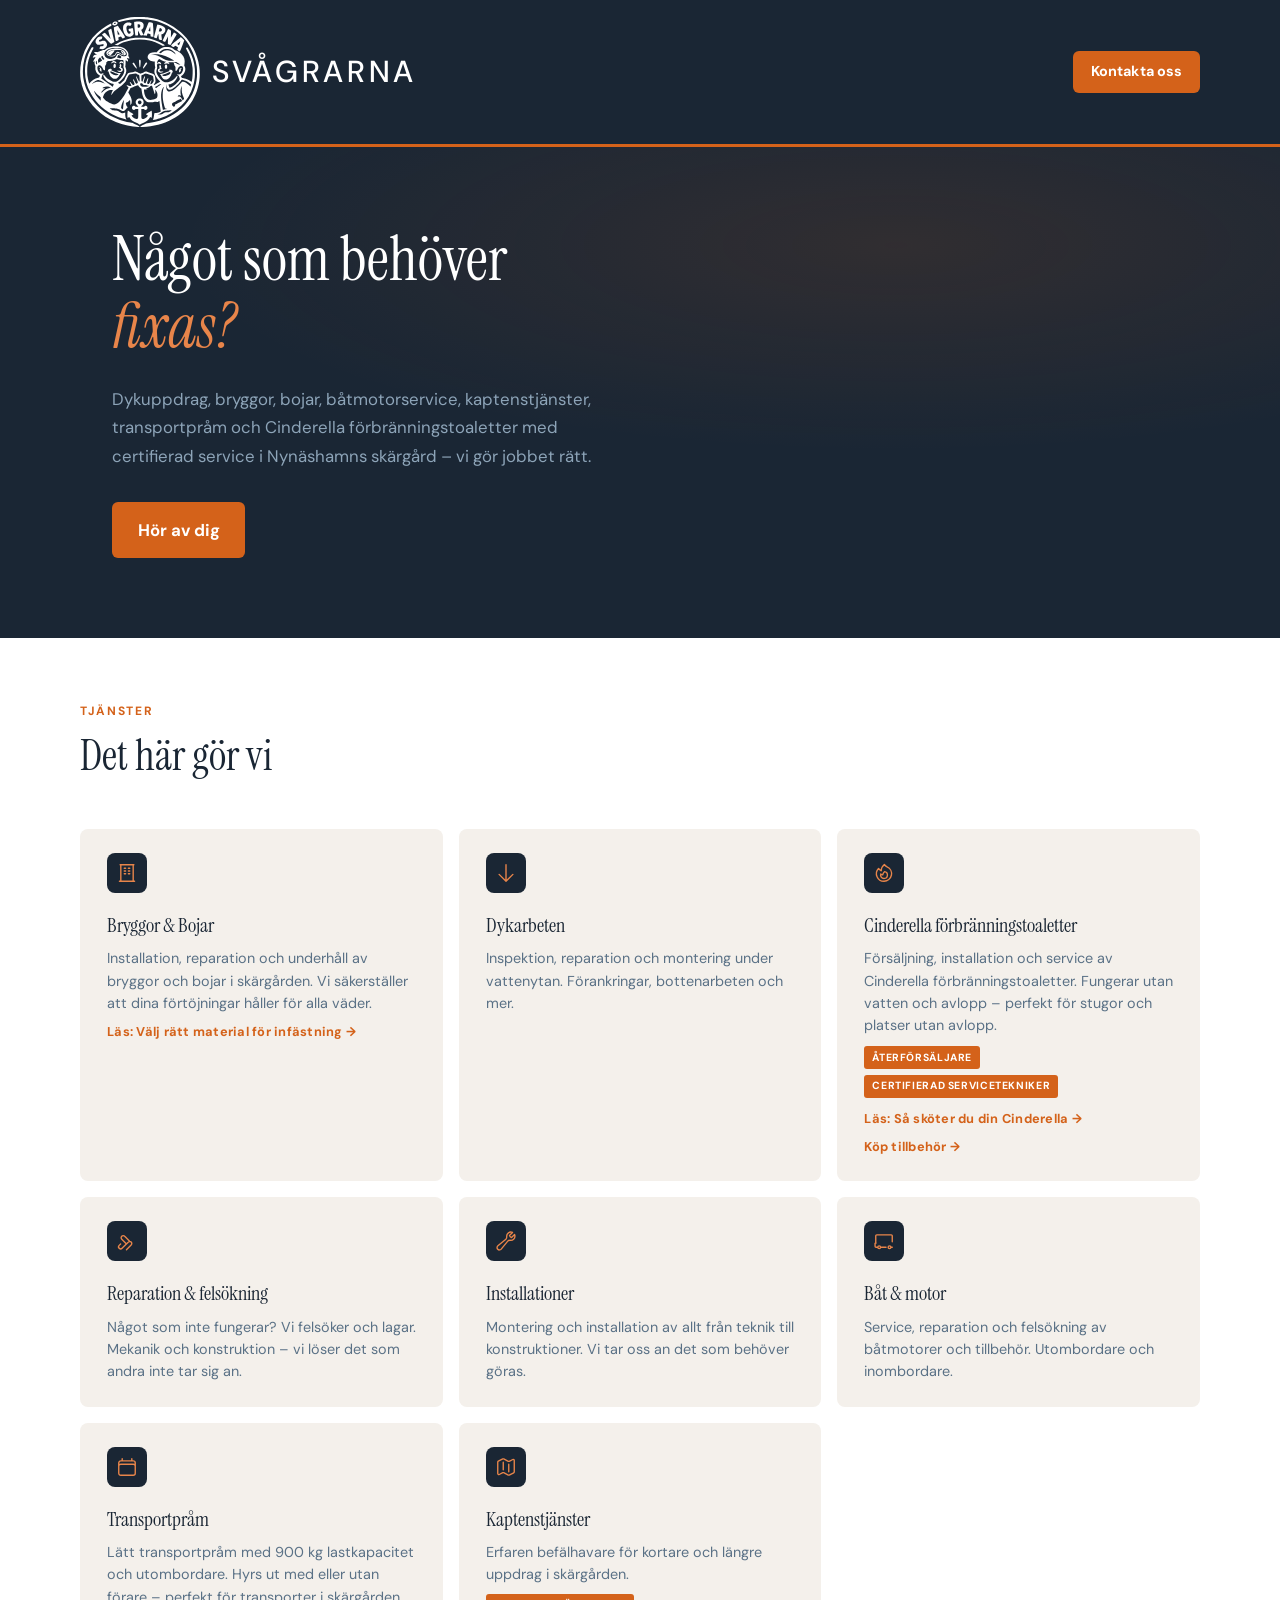
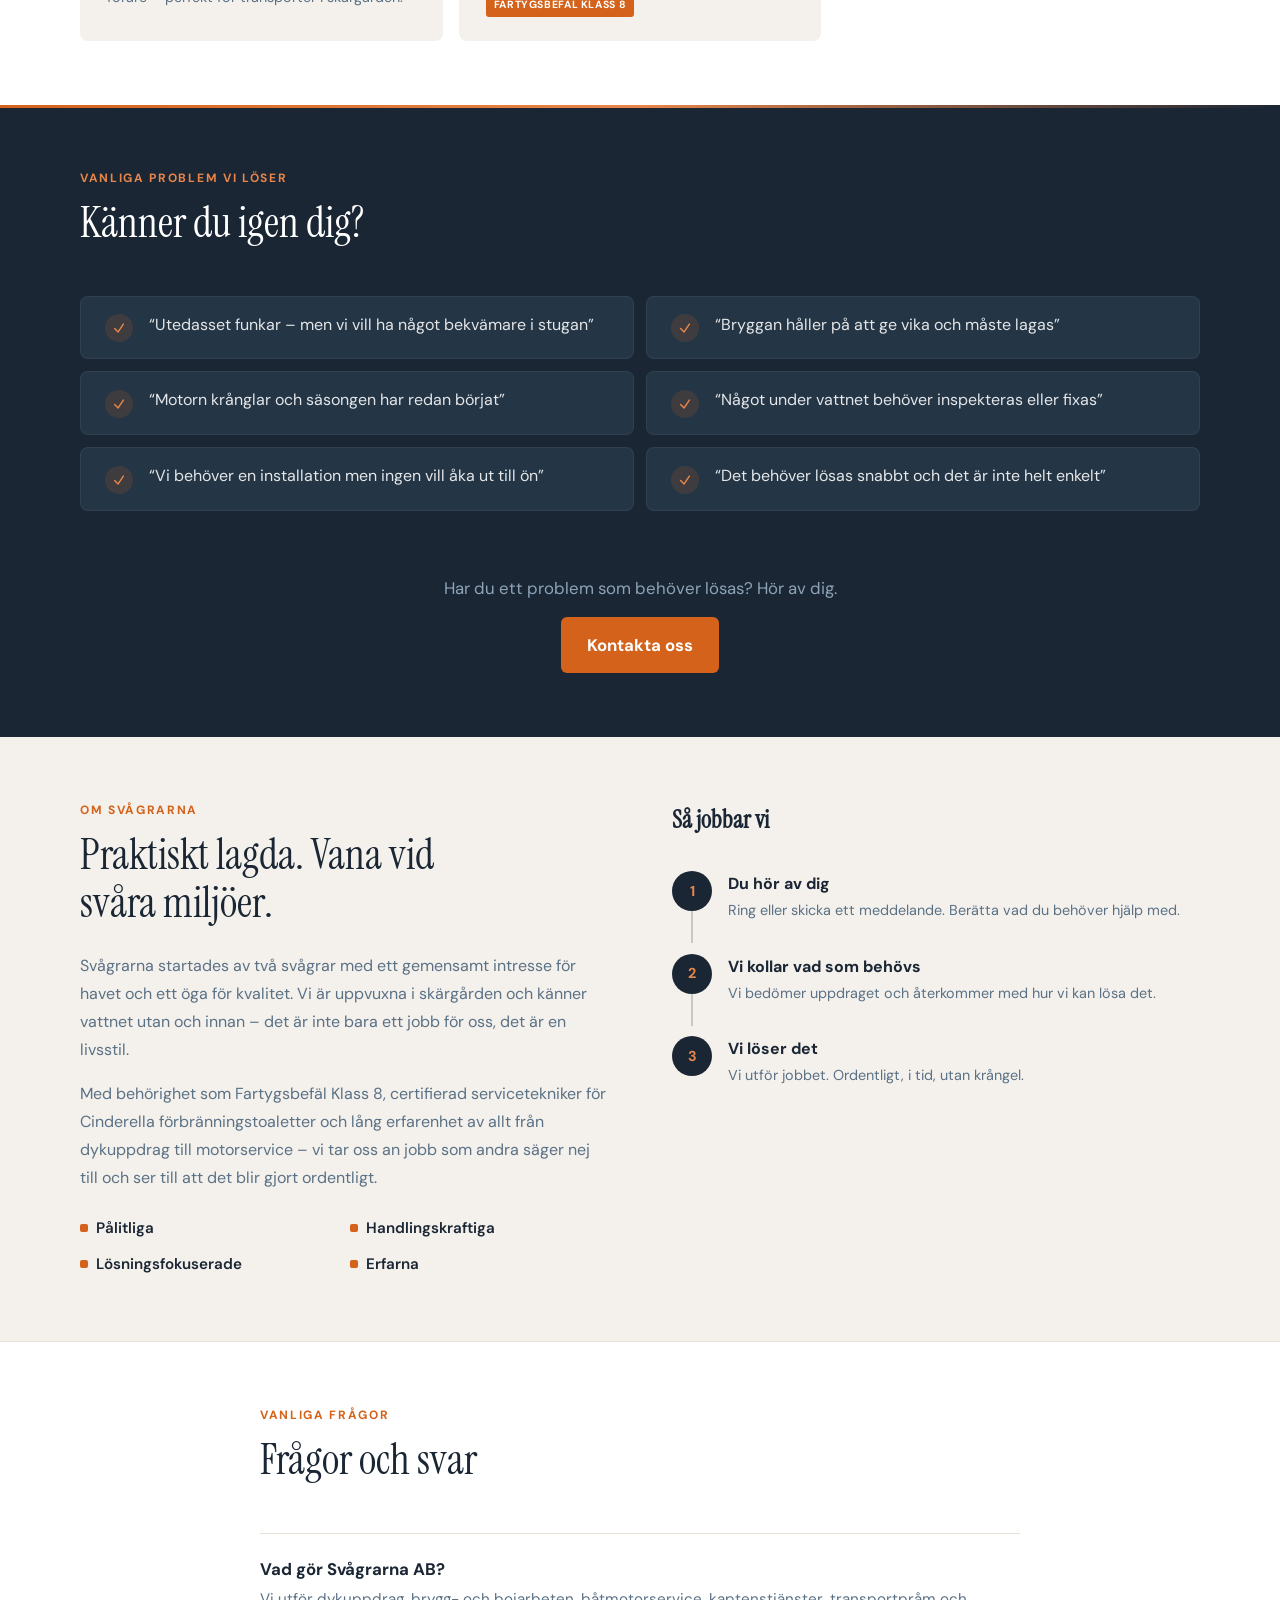
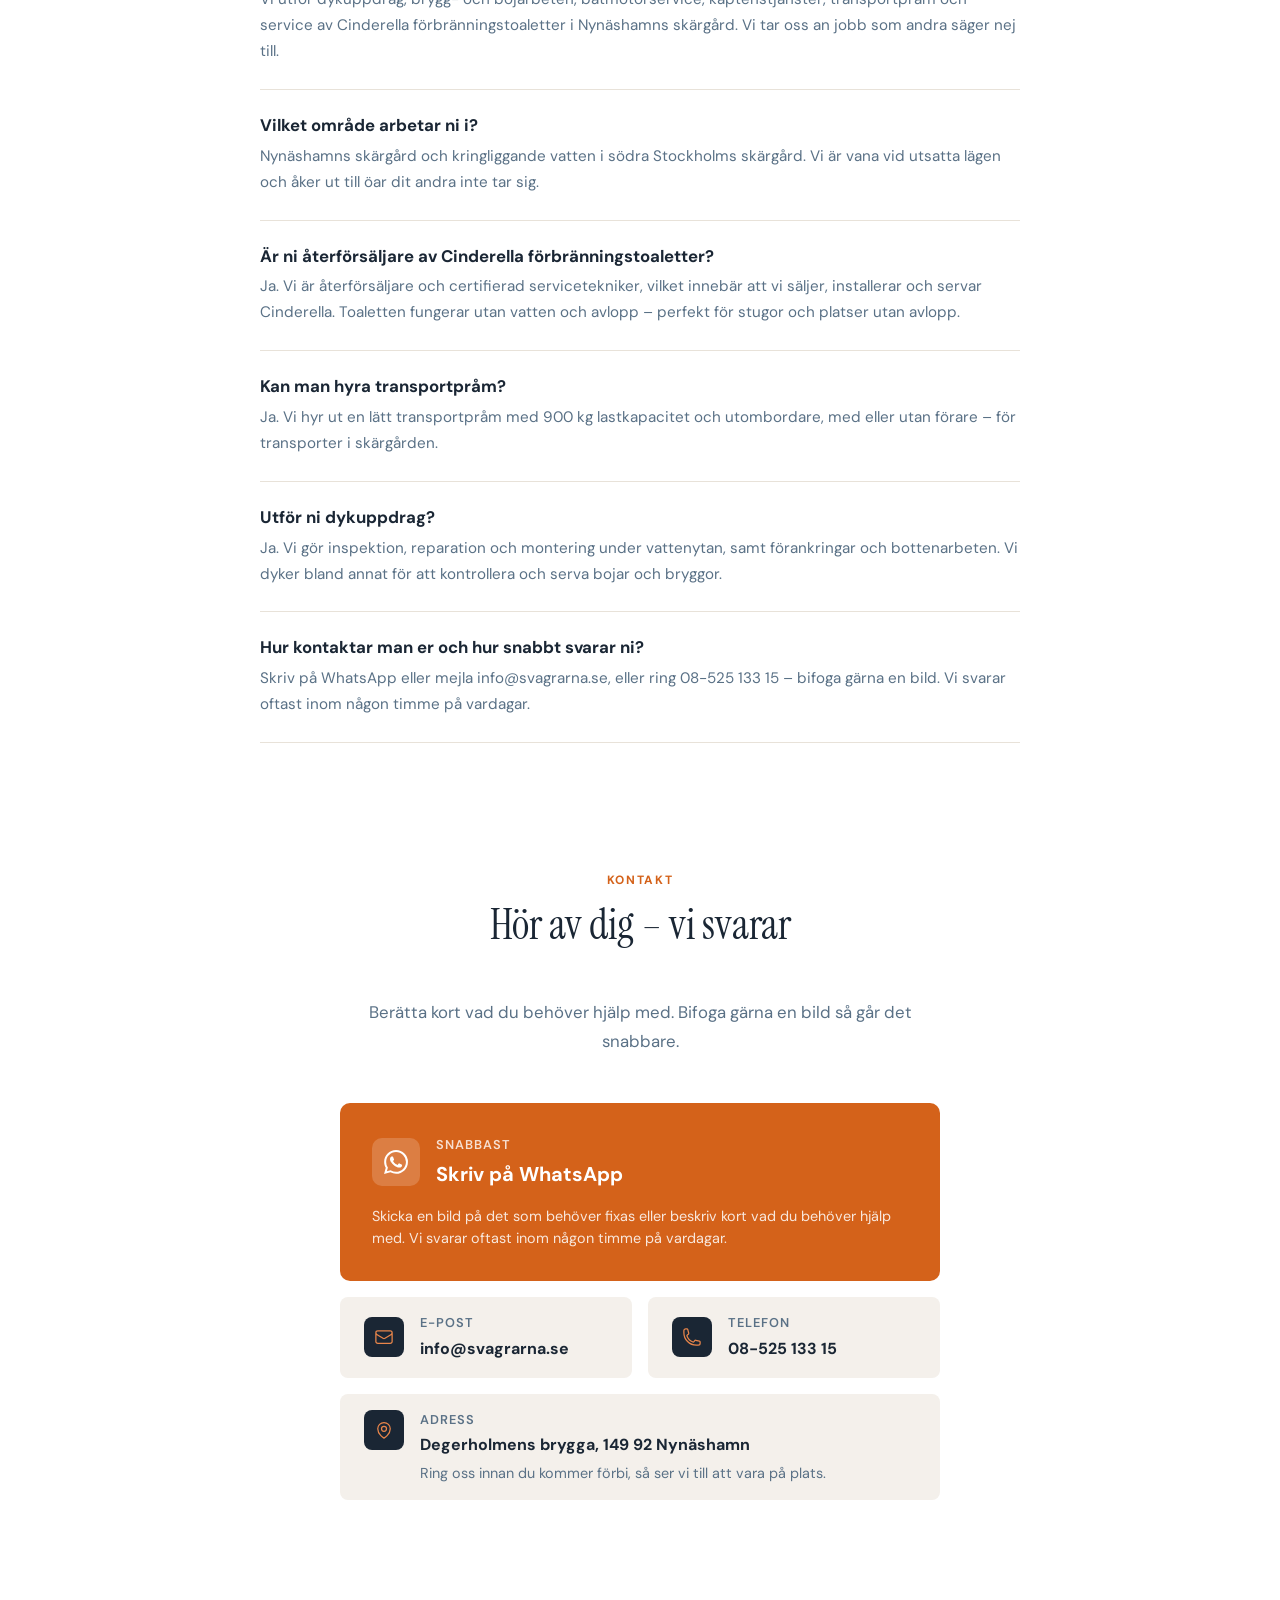
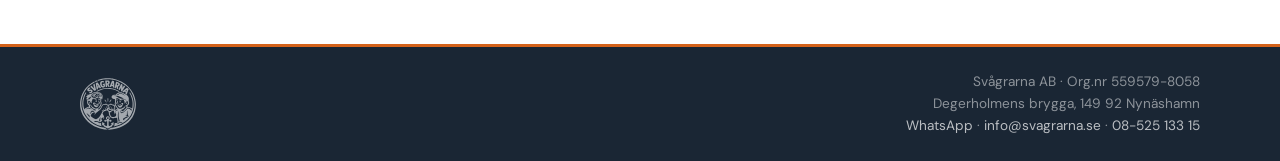
==== commit e313153c: "Consolidate shared site styles" ====
--- a/index.html
+++ b/index.html
@@ -110,71 +110,13 @@
   <link rel="preconnect" href="https://fonts.googleapis.com">
   <link rel="preconnect" href="https://fonts.gstatic.com" crossorigin>
   <link href="https://fonts.googleapis.com/css2?family=DM+Sans:ital,wght@0,400;0,500;0,600;0,700;1,400&family=Instrument+Serif:ital@0;1&display=swap" rel="stylesheet">
+  <link rel="stylesheet" href="/styles/site.css">
 
   <style>
-    :root {
-      --rust: #d4621a;
-      --rust-dark: #b8520f;
-      --rust-light: #e8854a;
-      --navy: #1a2634;
-      --navy-mid: #243545;
-      --navy-light: #2e4356;
-      --slate: #5a7186;
-      --slate-light: #8da4b8;
-      --sand: #f4f0eb;
-      --sand-dark: #e8e2d9;
-      --white: #ffffff;
-      --text: #1a2634;
-      --text-light: #5a7186;
-
-      --font-display: 'Instrument Serif', Georgia, serif;
-      --font-body: 'DM Sans', system-ui, sans-serif;
-
-      --space-xs: 0.5rem;
-      --space-sm: 0.75rem;
-      --space-md: 1rem;
-      --space-lg: 1.5rem;
-      --space-xl: 2rem;
-      --space-2xl: 3rem;
-      --space-3xl: 4rem;
-      --space-4xl: 6rem;
-    }
-
-    *, *::before, *::after {
-      margin: 0;
-      padding: 0;
-      box-sizing: border-box;
-    }
-
-    html {
-      scroll-behavior: smooth;
-      -webkit-text-size-adjust: 100%;
-      background: var(--navy);
-    }
-
-    body {
-      font-family: var(--font-body);
-      color: var(--text);
-      background: var(--white);
-      line-height: 1.6;
-      font-size: 16px;
-      -webkit-font-smoothing: antialiased;
-      overflow-x: hidden;
-    }
-
-    img, svg { display: block; max-width: 100%; }
-    a { color: inherit; text-decoration: none; }
-    button { font-family: inherit; cursor: pointer; border: none; }
-
     /* ============================================
        STICKY HEADER
     ============================================ */
     .site-header {
-      position: sticky;
-      top: 0;
-      z-index: 100;
-      background: var(--navy);
-      border-bottom: 3px solid var(--rust);
       padding: var(--space-md) var(--space-md);
       transition: padding 0.3s ease;
     }
@@ -184,27 +126,8 @@
       padding-bottom: var(--space-xs);
     }
 
-    .header-inner {
-      max-width: 1120px;
-      margin: 0 auto;
-      display: flex;
-      align-items: center;
-      justify-content: space-between;
-      gap: var(--space-md);
-    }
-
-    .header-brand {
-      display: flex;
-      align-items: center;
-      gap: var(--space-sm);
-      flex-shrink: 0;
-    }
-
     .header-logo {
       height: 100px;
-      width: auto;
-      flex-shrink: 0;
-      filter: brightness(0) invert(1);
       transition: height 0.3s ease;
     }
 
@@ -213,59 +136,12 @@
     }
 
     .header-wordmark {
-      font-family: var(--font-body);
       font-size: 1.6rem;
-      font-weight: 500;
-      color: var(--white);
-      letter-spacing: 0.12em;
-      white-space: nowrap;
       transition: font-size 0.3s ease;
     }
 
     .site-header.scrolled .header-wordmark {
       font-size: 1.1rem;
-    }
-
-    .header-actions {
-      display: flex;
-      align-items: center;
-      gap: var(--space-sm);
-    }
-
-    .btn-call {
-      display: inline-flex;
-      align-items: center;
-      gap: 0.4rem;
-      background: var(--rust);
-      color: var(--white);
-      font-weight: 700;
-      font-size: 0.9rem;
-      padding: 0.6rem 1.1rem;
-      border-radius: 6px;
-      letter-spacing: 0.01em;
-      transition: background 0.2s, transform 0.15s;
-      white-space: nowrap;
-    }
-
-    .btn-call:active {
-      transform: scale(0.97);
-    }
-
-    .btn-call:hover {
-      background: var(--rust-dark);
-    }
-
-    .btn-call svg {
-      width: 18px;
-      height: 18px;
-      flex-shrink: 0;
-    }
-
-    .btn-call .btn-label-long { display: none; }
-
-    @media (min-width: 480px) {
-      .btn-call .btn-label-short { display: none; }
-      .btn-call .btn-label-long { display: inline; }
     }
 
     /* ============================================
@@ -907,45 +783,6 @@
     }
 
     /* ============================================
-       FOOTER
-    ============================================ */
-    .site-footer {
-      background: var(--navy);
-      color: rgba(255,255,255,0.5);
-      padding: var(--space-xl) var(--space-md);
-      border-top: 3px solid var(--rust);
-    }
-
-    .footer-inner {
-      max-width: 1120px;
-      margin: 0 auto;
-      display: flex;
-      flex-wrap: wrap;
-      justify-content: space-between;
-      align-items: center;
-      gap: var(--space-md);
-    }
-
-    .footer-logo {
-      height: 56px;
-      width: auto;
-      filter: brightness(0) invert(1);
-      opacity: 0.6;
-    }
-
-    .footer-info {
-      font-size: 0.85rem;
-      text-align: right;
-    }
-
-    .footer-info a {
-      color: rgba(255,255,255,0.7);
-      transition: color 0.2s;
-    }
-
-    .footer-info a:hover { color: var(--white); }
-
-    /* ============================================
        SCROLL ANIMATIONS
     ============================================ */
     .fade-up {
@@ -1005,7 +842,7 @@
       .header-wordmark { font-size: 1.5rem; }
       .site-header.scrolled .header-wordmark { font-size: 1rem; }
 
-      .btn-primary, .btn-secondary, .btn-call, .contact-cta-big {
+      .btn-primary, .btn-secondary, .contact-cta-big {
         min-height: 48px;
       }
 
@@ -1021,8 +858,6 @@
         transform: none;
         transition: none;
       }
-
-      html { scroll-behavior: auto; }
     }
   </style>
 </head>
--- a/styles/site.css
+++ b/styles/site.css
@@ -0,0 +1,194 @@
+:root {
+  --rust: #d4621a;
+  --rust-dark: #b8520f;
+  --rust-light: #e8854a;
+  --navy: #1a2634;
+  --navy-mid: #243545;
+  --navy-light: #2e4356;
+  --slate: #5a7186;
+  --slate-light: #8da4b8;
+  --sand: #f4f0eb;
+  --sand-dark: #e8e2d9;
+  --white: #ffffff;
+  --text: #1a2634;
+  --text-light: #5a7186;
+  --text-body: #3d4f5f;
+
+  --font-display: 'Instrument Serif', Georgia, serif;
+  --font-body: 'DM Sans', system-ui, sans-serif;
+
+  --space-xs: 0.5rem;
+  --space-sm: 0.75rem;
+  --space-md: 1rem;
+  --space-lg: 1.5rem;
+  --space-xl: 2rem;
+  --space-2xl: 3rem;
+  --space-3xl: 4rem;
+  --space-4xl: 6rem;
+}
+
+*, *::before, *::after {
+  box-sizing: border-box;
+  margin: 0;
+  padding: 0;
+}
+
+html {
+  scroll-behavior: smooth;
+  -webkit-text-size-adjust: 100%;
+  background: var(--navy);
+}
+
+body {
+  overflow-x: hidden;
+  color: var(--text);
+  background: var(--white);
+  font: 400 16px/1.6 var(--font-body);
+  -webkit-font-smoothing: antialiased;
+}
+
+body.page-sand { background: var(--sand); }
+
+img, svg {
+  display: block;
+  max-width: 100%;
+}
+
+a {
+  color: inherit;
+  text-decoration: none;
+}
+
+button {
+  border: none;
+  font-family: inherit;
+  cursor: pointer;
+}
+
+.site-header {
+  position: sticky;
+  z-index: 100;
+  top: 0;
+  padding: 0.75rem 1rem;
+  background: var(--navy);
+  border-bottom: 3px solid var(--rust);
+}
+
+.header-inner {
+  display: flex;
+  max-width: 1120px;
+  align-items: center;
+  justify-content: space-between;
+  gap: 1rem;
+  margin: 0 auto;
+}
+
+.header-brand {
+  display: flex;
+  flex-shrink: 0;
+  align-items: center;
+  gap: 0.75rem;
+}
+
+.header-logo {
+  width: auto;
+  height: 60px;
+  flex-shrink: 0;
+  filter: brightness(0) invert(1);
+}
+
+.header-wordmark {
+  color: var(--white);
+  font-size: 1.2rem;
+  font-weight: 500;
+  letter-spacing: 0.12em;
+  white-space: nowrap;
+}
+
+.header-actions {
+  display: flex;
+  align-items: center;
+  gap: 0.75rem;
+}
+
+.btn-call {
+  display: inline-flex;
+  align-items: center;
+  gap: 0.4rem;
+  padding: 0.6rem 1.1rem;
+  color: var(--white);
+  background: var(--rust);
+  border-radius: 6px;
+  font-size: 0.9rem;
+  font-weight: 700;
+  letter-spacing: 0.01em;
+  white-space: nowrap;
+  transition: background 0.2s, transform 0.15s;
+}
+
+.btn-call:hover { background: var(--rust-dark); }
+.btn-call:active { transform: scale(0.97); }
+.btn-call:focus-visible { outline: 3px solid var(--rust-light); outline-offset: 3px; }
+
+.btn-call svg {
+  width: 18px;
+  height: 18px;
+  flex-shrink: 0;
+}
+
+.btn-call .btn-label-long { display: none; }
+
+.site-footer {
+  padding: 1.5rem 1rem;
+  color: rgba(255, 255, 255, 0.5);
+  background: var(--navy);
+  border-top: 3px solid var(--rust);
+}
+
+.footer-inner {
+  display: flex;
+  max-width: 1120px;
+  flex-wrap: wrap;
+  align-items: center;
+  justify-content: space-between;
+  gap: 1rem;
+  margin: 0 auto;
+}
+
+.footer-logo {
+  width: auto;
+  height: 56px;
+  opacity: 0.6;
+  filter: brightness(0) invert(1);
+}
+
+.footer-info {
+  font-size: 0.85rem;
+  text-align: right;
+}
+
+.footer-info a {
+  color: rgba(255, 255, 255, 0.7);
+  transition: color 0.2s;
+}
+
+.footer-info a:hover { color: var(--white); }
+
+@media (min-width: 480px) {
+  .btn-call .btn-label-short { display: none; }
+  .btn-call .btn-label-long { display: inline; }
+}
+
+@media (min-width: 768px) {
+  .site-header { padding: 0.75rem 2rem; }
+  .header-logo { height: 68px; }
+  .header-wordmark { font-size: 1.4rem; }
+}
+
+@media (max-width: 600px) {
+  .btn-call { min-height: 48px; }
+}
+
+@media (prefers-reduced-motion: reduce) {
+  html { scroll-behavior: auto; }
+}
